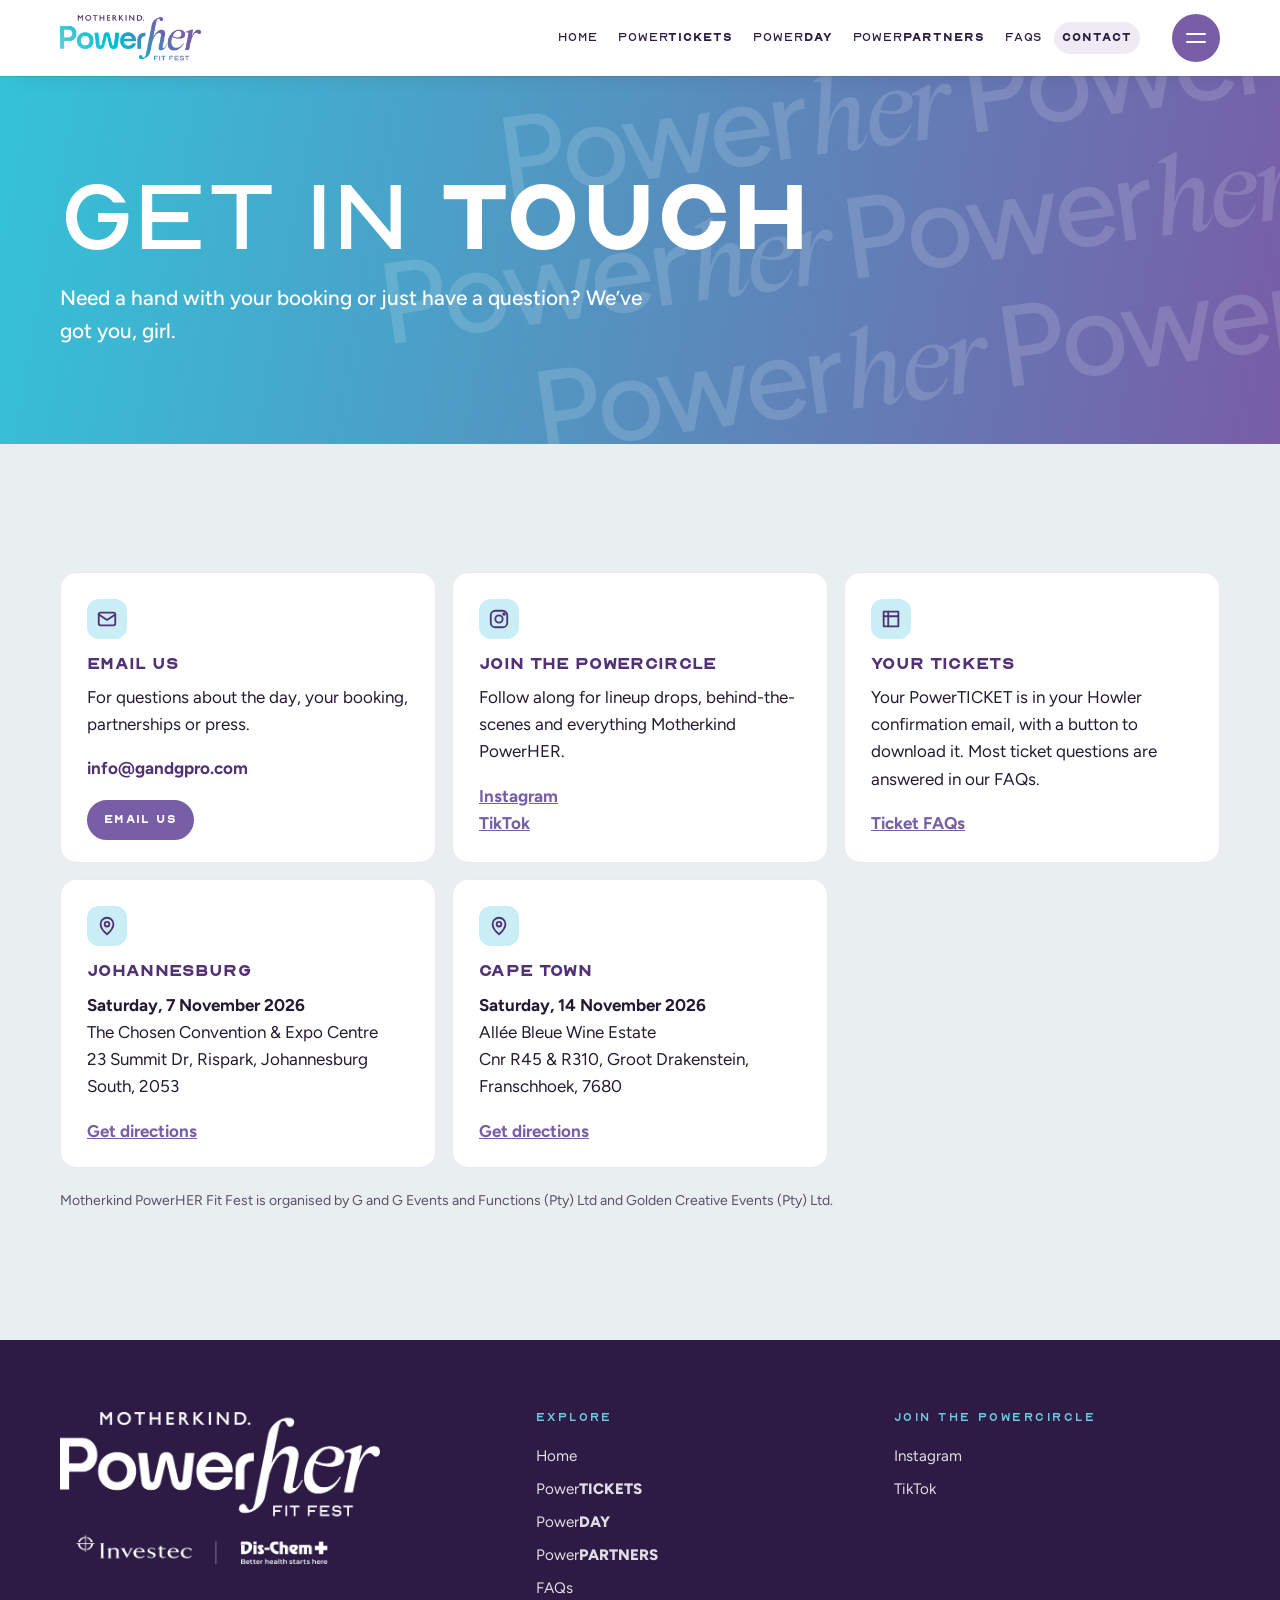
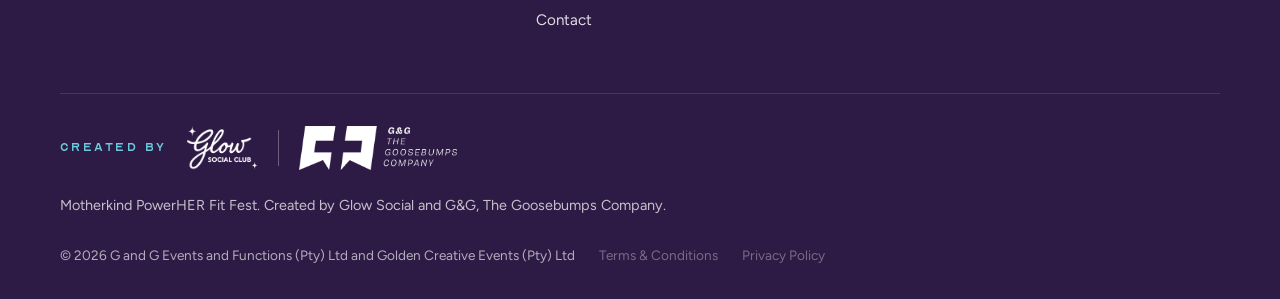
==== contact.html @ 55c305f6 "Add files via upload" ====
<!doctype html>
<html lang="en-ZA">
<head>
  <meta charset="utf-8">
  <meta name="viewport" content="width=device-width, initial-scale=1">
  <title>Contact | PowerHER Fit Fest 2026</title>
  <meta name="description" content="Motherkind is proud to present PowerHER Fit Fest, in partnership with Investec and Dis-Chem. Get in touch with the PowerHER team.">
  <link rel="canonical" href="https://powerherfitfest.com/contact.html">
  <meta property="og:type" content="website">
  <meta property="og:site_name" content="PowerHER Fit Fest">
  <meta property="og:title" content="Contact | PowerHER Fit Fest 2026">
  <meta property="og:description" content="Questions about PowerHER Fit Fest? We’ve got you.">
  <meta property="og:image" content="https://powerherfitfest.com/assets/img/og-image.jpg">
  <meta property="og:url" content="https://powerherfitfest.com/contact.html">
  <meta name="twitter:card" content="summary_large_image">
  <meta name="theme-color" content="#6CCCDE">
  <link rel="icon" href="assets/img/favicon-48.png" sizes="48x48">
  <link rel="apple-touch-icon" href="assets/img/apple-touch-icon.png">
  <link rel="preload" href="assets/fonts/NORD-Bold.woff2" as="font" type="font/woff2" crossorigin>
  <link rel="preconnect" href="https://fonts.googleapis.com">
  <link rel="preconnect" href="https://fonts.gstatic.com" crossorigin>
  <link href="https://fonts.googleapis.com/css2?family=Figtree:wght@400;500;600;700;800&display=swap" rel="stylesheet">
  <link rel="stylesheet" href="css/styles.css?v=28">
</head>
<body data-page="contact">
  <div data-ph="header"></div>

  <main id="main">

    <section class="page-hero">
      <div class="hero-pattern" aria-hidden="true">
        <span>Power<i>her</i>Power<i>her</i>Power<i>her</i></span>
        <span>Power<i>her</i>Power<i>her</i>Power<i>her</i></span>
        <span>Power<i>her</i>Power<i>her</i>Power<i>her</i></span>
      </div>
      <div class="wrap">
        <h1 class="page-title">Get in <b>touch</b></h1>
        <p class="page-intro">Need a hand with your booking or just have a question? We’ve got you, girl.</p>
      </div>
    </section>

    <section class="section mist-bg">
      <div class="wrap">
        <div class="info-grid three">

          <!-- Shown automatically once an email/phone is added in js/config.js -->
          <article class="info reveal" data-contact-item>
            <div class="info-icon" aria-hidden="true"><svg viewBox="0 0 24 24" fill="none" stroke="currentColor" stroke-width="2" stroke-linecap="round" stroke-linejoin="round"><rect x="3" y="5" width="18" height="14" rx="2"/><path d="M3 7l9 6 9-6"/></svg></div>
            <h3>Email us</h3>
            <p>For questions about the day, your booking, partnerships or press.</p>
            <p class="contact-address" data-contact="email">info@gandgpro.com</p>
            <p><a class="btn btn-primary btn-sm" data-contact-link="email" href="mailto:info@gandgpro.com">Email us</a></p>
          </article>
          <article class="info reveal" data-contact-item>
            <div class="info-icon" aria-hidden="true"><svg viewBox="0 0 24 24" fill="none" stroke="currentColor" stroke-width="2" stroke-linecap="round" stroke-linejoin="round"><path d="M22 16.9v3a2 2 0 0 1-2.2 2 19.8 19.8 0 0 1-8.6-3.1 19.5 19.5 0 0 1-6-6A19.8 19.8 0 0 1 2.1 4.2 2 2 0 0 1 4.1 2h3a2 2 0 0 1 2 1.7c.1.9.4 1.8.7 2.7a2 2 0 0 1-.5 2.1L8 9.8a16 16 0 0 0 6 6l1.3-1.3a2 2 0 0 1 2.1-.5c.9.3 1.8.6 2.7.7a2 2 0 0 1 1.7 2z"/></svg></div>
            <h3>Call us</h3>
            <p><a data-contact="phone" href="#">phone</a></p>
          </article>

          <article class="info reveal">
            <div class="info-icon" aria-hidden="true"><svg viewBox="0 0 24 24" fill="none" stroke="currentColor" stroke-width="2" stroke-linecap="round" stroke-linejoin="round"><rect x="3" y="3" width="18" height="18" rx="5"/><circle cx="12" cy="12" r="4"/><circle cx="17.5" cy="6.5" r="1"/></svg></div>
            <h3>Join the PowerCIRCLE</h3>
            <p>Follow along for lineup drops, behind-the-scenes and everything Motherkind PowerHER<span data-contact-fallback>, or send us a DM with your question</span>.</p>
            <p><a href="https://www.instagram.com/powerherfitfest/" target="_blank" rel="noopener">Instagram</a><br>
               <a href="https://www.tiktok.com/@powerherfitfest" target="_blank" rel="noopener">TikTok</a></p>
          </article>

          <article class="info reveal">
            <div class="info-icon" aria-hidden="true"><svg viewBox="0 0 24 24" fill="none" stroke="currentColor" stroke-width="2" stroke-linecap="round" stroke-linejoin="round"><path d="M4 4h16v16H4z"/><path d="M4 9h16M9 4v16"/></svg></div>
            <h3>Your tickets</h3>
            <p>Your PowerTICKET is in your Howler confirmation email, with a button to download it. Most ticket questions are answered in our FAQs.</p>
            <p><a href="faq.html#tickets">Ticket FAQs</a></p>
          </article>

          <article class="info reveal">
            <div class="info-icon" aria-hidden="true"><svg viewBox="0 0 24 24" fill="none" stroke="currentColor" stroke-width="2" stroke-linecap="round" stroke-linejoin="round"><path d="M12 21s-7-6-7-11a7 7 0 0 1 14 0c0 5-7 11-7 11z"/><circle cx="12" cy="10" r="2.5"/></svg></div>
            <h3>Johannesburg</h3>
            <p><strong>Saturday, 7 November 2026</strong><br>The Chosen Convention &amp; Expo Centre<br>23 Summit Dr, Rispark, Johannesburg South, 2053</p>
            <p><a href="https://maps.google.com/?q=The+Chosen+Convention+%26+Expo+Centre+23+Summit+Dr+Rispark" target="_blank" rel="noopener">Get directions</a></p>
          </article>

          <article class="info reveal">
            <div class="info-icon" aria-hidden="true"><svg viewBox="0 0 24 24" fill="none" stroke="currentColor" stroke-width="2" stroke-linecap="round" stroke-linejoin="round"><path d="M12 21s-7-6-7-11a7 7 0 0 1 14 0c0 5-7 11-7 11z"/><circle cx="12" cy="10" r="2.5"/></svg></div>
            <h3>Cape Town</h3>
            <p><strong>Saturday, 14 November 2026</strong><br>Allée Bleue Wine Estate<br>Cnr R45 &amp; R310, Groot Drakenstein, Franschhoek, 7680</p>
            <p><a href="https://maps.google.com/?q=Allee+Bleue+Wine+Estate+Franschhoek" target="_blank" rel="noopener">Get directions</a></p>
          </article>
        </div>

        <p class="fine-print reveal">Motherkind PowerHER Fit Fest is organised by G and G Events and Functions (Pty) Ltd and Golden Creative Events (Pty) Ltd.</p>
      </div>
    </section>


  </main>

  <div data-ph="footer"></div>

  <script src="js/config.js?v=28"></script>
  <script src="js/layout.js?v=28"></script>
</body>
</html>
---- css/styles.css ----
/* =====================================================================
   POWERHER FIT FEST: STYLES
   ===================================================================== */

@font-face { font-family: "NORD"; src: url("../assets/fonts/NORD-Regular.woff2") format("woff2"); font-weight: 400; font-display: swap; }
@font-face { font-family: "NORD"; src: url("../assets/fonts/NORD-Medium.woff2") format("woff2"); font-weight: 500; font-display: swap; }
@font-face { font-family: "NORD"; src: url("../assets/fonts/NORD-Bold.woff2") format("woff2"); font-weight: 700; font-display: swap; }
@font-face { font-family: "Swarsh Daisy"; src: url("../assets/fonts/SwarshDaisy-Italic.woff2") format("woff2"); font-display: swap; }

:root {
  --aqua: #6cccde;
  --aqua-deep: #33c4d8;
  --aqua-soft: #c9eef5;
  --purple: #785da7;
  --purple-deep: #533175;
  --purple-ink: #2e1b45;
  --lilac: #a492c2;
  --mist: #e9eff1;
  --white: #ffffff;
  --ink: #231a33;
  --ink-soft: #5a5068;
  --gradient: linear-gradient(100deg, var(--aqua-deep) 0%, var(--purple) 100%);

  --f-head: "NORD", "Figtree", system-ui, sans-serif;
  --f-body: "Avenir Next", "Avenir", "Figtree", system-ui, sans-serif;
  --f-script: "Swarsh Daisy", "Brush Script MT", cursive;

  --radius: 28px;
  --radius-sm: 16px;
  --wrap: 1240px;
  --gutter: clamp(16px, 4vw, 40px);
  --header-h: 76px;
  --shadow: 0 24px 60px -24px rgba(46, 27, 69, .35);
}

*, *::before, *::after { box-sizing: border-box; }
html { scroll-behavior: smooth; -webkit-text-size-adjust: 100%; }
html.menu-open { overflow: hidden; }
body { margin: 0; font-family: var(--f-body); font-size: 17px; line-height: 1.6; color: var(--ink); background: var(--white); overflow-x: hidden; }
img { max-width: 100%; height: auto; display: block; }
a { color: inherit; }
h1, h2, h3 { margin: 0; line-height: 1.05; }
p { margin: 0 0 1em; }
.sr { position: absolute; width: 1px; height: 1px; overflow: hidden; clip: rect(0 0 0 0); }
.skip { position: absolute; left: -999px; top: 8px; z-index: 100; background: var(--purple); color: #fff; padding: 8px 14px; border-radius: 8px; }
.skip:focus { left: 8px; }
:focus-visible { outline: 3px solid var(--purple); outline-offset: 3px; border-radius: 6px; }

.wrap { width: 100%; max-width: var(--wrap); margin: 0 auto; padding: 0 var(--gutter); }
.narrow { max-width: 820px; }
.center { text-align: center; margin-top: 2.5rem; }
.muted { opacity: .55; }

/* ---------- type ---------- */
.eyebrow { font-family: var(--f-head); font-weight: 500; font-size: .78rem; letter-spacing: .22em; text-transform: uppercase; color: var(--purple); margin: 0 0 1rem; }
.eyebrow b { font-weight: 700; }
.display { font-family: var(--f-head); font-weight: 700; font-size: clamp(2.1rem, 5.2vw, 4rem); letter-spacing: -.01em; text-transform: uppercase; color: var(--purple-deep); margin-bottom: 1.2rem; }
.display .script { white-space: nowrap; }
.script { font-family: var(--f-script); font-weight: 400; text-transform: none; letter-spacing: 0; color: var(--purple); font-size: 1.15em; line-height: .8; }
.lead { font-size: clamp(1.15rem, 2vw, 1.4rem); line-height: 1.5; color: var(--ink); font-weight: 500; }
.section { padding: clamp(72px, 10vw, 130px) 0; }
.section-head { max-width: 760px; margin-bottom: clamp(32px, 5vw, 56px); }
.section-head p:last-child { color: var(--ink-soft); font-size: 1.1rem; }

/* ---------- buttons ---------- */
.btn { --bg: var(--purple); --fg: #fff; --bd: var(--purple);
  display: inline-flex; align-items: center; justify-content: center; gap: .5em;
  font-family: var(--f-head); font-weight: 700; font-size: .85rem; letter-spacing: .12em; text-transform: uppercase;
  padding: 1.05em 1.8em; border-radius: 999px; border: 2px solid var(--bd); background: var(--bg); color: var(--fg);
  text-decoration: none; cursor: pointer; transition: transform .2s ease, background .2s ease, color .2s ease, box-shadow .2s ease; white-space: nowrap; }
.btn:hover { transform: translateY(-2px); box-shadow: 0 12px 24px -12px rgba(46, 27, 69, .55); }
.btn-primary { --bg: var(--purple); --bd: var(--purple); }
.btn-primary:hover { --bg: var(--purple-deep); --bd: var(--purple-deep); }
.btn-light { --bg: #fff; --fg: var(--purple-deep); --bd: #fff; }
.btn-outline-light { --bg: transparent; --fg: #fff; --bd: rgba(255,255,255,.85); }
.btn-outline-light:hover { --bg: #fff; --fg: var(--purple-deep); }
.btn-ghost { --bg: transparent; --fg: var(--purple); --bd: var(--purple); }
.btn-ghost:hover { --bg: var(--purple); --fg: #fff; }
.btn-sm { padding: .8em 1.3em; font-size: .72rem; }
.btn-block { width: 100%; }
.btn-row { display: flex; flex-wrap: wrap; gap: 12px; }
.link-arrow { font-weight: 700; text-decoration: none; font-size: .95rem; }
.link-arrow::after { content: " →"; }
.link-arrow:hover { text-decoration: underline; }

/* ---------- header ---------- */
.site-header { position: fixed; inset: 0 0 auto; z-index: 50; height: var(--header-h); display: flex; align-items: center; transition: background .3s ease, box-shadow .3s ease; }
.site-header.is-scrolled { background: rgba(255,255,255,.92); backdrop-filter: blur(12px); -webkit-backdrop-filter: blur(12px); box-shadow: 0 1px 0 rgba(46,27,69,.08); }
.header-inner { display: flex; align-items: center; gap: 24px; }
.brand img { height: 38px; width: auto; }
.top-nav { display: none; gap: 4px; margin-left: auto; }
.top-link { font-family: var(--f-head); font-size: .72rem; letter-spacing: .08em; text-transform: uppercase; text-decoration: none; padding: .6em .7em; border-radius: 999px; color: var(--purple-ink); transition: background .2s; white-space: nowrap; }
.top-link b { font-weight: 700; }
.top-link:hover, .top-link.is-current { background: rgba(120, 93, 167, .12); }
.header-actions { margin-left: auto; display: flex; align-items: center; gap: 10px; }
.menu-btn { width: 48px; height: 48px; border-radius: 50%; border: 0; background: var(--purple); cursor: pointer; display: grid; place-content: center; gap: 6px; position: relative; z-index: 60; }
.menu-btn span:not(.sr) { display: block; width: 20px; height: 2px; background: #fff; border-radius: 2px; transition: transform .3s ease; }
.menu-btn[aria-expanded="true"] span:nth-child(1) { transform: translateY(4px) rotate(45deg); }
.menu-btn[aria-expanded="true"] span:nth-child(2) { transform: translateY(-4px) rotate(-45deg); }
@media (min-width: 1180px) { .top-nav { display: flex; } .top-nav + .header-actions { margin-left: 8px; } }
@media (max-width: 520px) { .header-actions .btn { display: none; } .brand img { height: 32px; } }

/* full-screen menu */
.menu { position: fixed; inset: 0; z-index: 45; background: var(--purple-deep); color: #fff; overflow-y: auto; padding: calc(var(--header-h) + 24px) 0 40px; opacity: 0; transform: translateY(-12px); transition: opacity .3s ease, transform .3s ease; }
.menu.is-open { opacity: 1; transform: none; }
.menu-open .site-header { background: transparent; box-shadow: none; backdrop-filter: none; }
.menu-open .brand img { filter: brightness(0) invert(1); }
.menu-open .header-actions .btn { visibility: hidden; }
.menu-bg { position: absolute; inset: 0; overflow: hidden; pointer-events: none; opacity: .07; font-family: "Figtree", sans-serif; font-weight: 600; letter-spacing: -.03em; font-size: 22vw; line-height: .9; white-space: nowrap; }
.menu-bg i { font-family: var(--f-script); font-style: normal; font-weight: 400; }
.menu-bg span { display: block; }
.menu-nav { position: relative; display: grid; gap: 2px; }
.menu-link { font-family: var(--f-head); font-weight: 500; font-size: clamp(1.6rem, 4.5vw, 2.8rem); text-transform: uppercase; text-decoration: none; padding: .18em 0; letter-spacing: -.01em; transition: color .2s, padding .2s; }
.menu-link b { font-weight: 700; }
.menu-link:hover, .menu-link.is-current { color: var(--aqua); padding-left: .3em; }
.nav-note { font-family: var(--f-body); font-size: .8rem; letter-spacing: .1em; vertical-align: middle; background: var(--aqua); color: var(--purple-ink); padding: .25em .7em; border-radius: 999px; margin-left: .5em; }
.menu-foot { position: relative; margin-top: 32px; display: flex; flex-wrap: wrap; gap: 12px; }

/* ---------- hero ---------- */
.hero { position: relative; background: var(--aqua); color: #fff; overflow: hidden; padding: calc(var(--header-h) + 24px) 0 0; }
.hero::after { content: ""; position: absolute; inset: 0 0 0 45%; background: linear-gradient(90deg, var(--aqua) 0%, rgba(233,239,241,.0) 30%, rgba(233,239,241,.85) 100%); pointer-events: none; }
.hero-pattern { position: absolute; inset: 0 -10% 8% 55%; display: flex; flex-direction: column; justify-content: center; gap: 0; color: #fff; opacity: .35; font-family: "Figtree", sans-serif; font-weight: 500; letter-spacing: -.03em; font-size: clamp(4rem, 9vw, 9rem); line-height: 1; white-space: nowrap; transform: rotate(-8deg); pointer-events: none; z-index: 1; }
.hero-pattern i { font-family: var(--f-script); font-style: normal; font-weight: 400; letter-spacing: 0; margin-right: .15em; }
.hero-pattern span:nth-child(even) { margin-left: -1.2em; }
@media (max-width: 899px) { .hero-pattern { inset: 52% -30% -10% -10%; } .hero-art img { max-width: 560px; margin: 0 auto; } }
.hero-grid { position: relative; z-index: 2; display: grid; grid-template-columns: 1fr; gap: 12px; align-items: end; }
.hero-copy { padding: 28px 0 40px; }
.hero-logo img { width: min(460px, 100%); }
.pills { display: flex; flex-wrap: wrap; gap: 10px; margin: 28px 0 26px; }
.pill { font-family: var(--f-head); font-weight: 700; font-size: .95rem; letter-spacing: .1em; padding: .7em 1.4em; border-radius: 999px; text-decoration: none; transition: transform .2s; }
.pill:hover { transform: translateY(-2px); }
.pill-light { background: #fff; color: var(--purple); }
.pill-purple { background: var(--purple); color: #fff; }
.hero-title { font-family: var(--f-head); font-weight: 700; font-size: clamp(1.9rem, 4.2vw, 3.1rem); letter-spacing: .04em; text-transform: uppercase; color: var(--purple); line-height: 1; margin: 0 0 .35em; }
.hero-sub { font-size: clamp(1.1rem, 1.8vw, 1.35rem); font-weight: 600; margin-bottom: 28px; }
.hero-ctas { display: flex; flex-wrap: wrap; gap: 12px; }
.hero-art { position: relative; margin: 0 calc(var(--gutter) * -1); }
.hero-art img { width: 100%; max-width: 720px; margin-left: auto; }
.signature { position: absolute; left: 12%; top: 38%; font-family: var(--f-script); font-size: clamp(1.8rem, 3.4vw, 2.8rem); color: #fff; transform: rotate(-6deg); text-shadow: 0 2px 10px rgba(46,27,69,.25); }
@media (min-width: 900px) {
  .hero { min-height: min(100vh, 900px); display: flex; align-items: flex-end; }
  .hero-grid { grid-template-columns: 1fr 1.05fr; gap: 24px; }
  .hero-copy { padding: 40px 0 90px; }
  .hero-art { margin: 0 -40px 0 0; }
  .signature { left: 2%; top: 40%; }
}

/* ---------- on-sale strip ---------- */
.onsale { background: var(--gradient); color: #fff; padding: 26px 0; }
.onsale .eyebrow { color: rgba(255,255,255,.85); margin-bottom: .8rem; }
.onsale-steps { list-style: none; margin: 0; padding: 0; display: grid; gap: 10px; grid-template-columns: 1fr; }
.onsale-steps li { display: grid; grid-template-columns: auto 1fr auto; align-items: center; gap: 14px; padding: 14px 18px; border-radius: var(--radius-sm); background: rgba(255,255,255,.12); border: 1px solid rgba(255,255,255,.22); }
.onsale-steps li.is-live { background: #fff; color: var(--purple-deep); border-color: #fff; }
.step-state { font-family: var(--f-head); font-weight: 700; font-size: .7rem; letter-spacing: .14em; text-transform: uppercase; display: inline-flex; align-items: center; gap: 8px; min-width: 7.5em; }
.step-who { font-weight: 700; font-size: 1.05rem; }
.step-when { font-size: .95rem; opacity: .85; }
@media (min-width: 900px) { .onsale-steps { grid-template-columns: repeat(3, 1fr); } .onsale-steps li { grid-template-columns: 1fr; gap: 2px; } }
.dot { width: 9px; height: 9px; border-radius: 50%; background: #2fd07a; box-shadow: 0 0 0 0 rgba(47,208,122,.6); animation: pulse 1.8s infinite; flex: none; }
@keyframes pulse { 70% { box-shadow: 0 0 0 10px rgba(47,208,122,0); } 100% { box-shadow: 0 0 0 0 rgba(47,208,122,0); } }
.onsale-live { display: flex; flex-wrap: wrap; align-items: center; gap: 10px 16px; font-size: 1.1rem; }
.onsale-live .btn { margin-left: auto; }

/* ---------- manifesto ---------- */
.manifesto { text-align: center; background: var(--white); }
.manifesto .display { margin-bottom: 1.6rem; }
.manifesto p { color: var(--ink-soft); font-size: 1.08rem; }
.manifesto .lead { color: var(--ink); }
.manifesto-sign { font-family: var(--f-script); font-size: clamp(1.8rem, 3.5vw, 2.6rem); color: var(--purple) !important; margin-top: 1.4rem; line-height: 1.2; }

/* ---------- the day (bento) ---------- */
.the-day { background: var(--mist); }
.bento { display: grid; gap: 16px; grid-template-columns: 1fr; }
.card { position: relative; border-radius: var(--radius); padding: 30px; overflow: hidden; min-height: 240px; display: flex; flex-direction: column; justify-content: flex-end; }
.card h3 { font-family: var(--f-head); font-weight: 700; font-size: clamp(1.25rem, 2vw, 1.6rem); text-transform: uppercase; margin-bottom: .6em; line-height: 1.1; }
.card p { margin: 0; }
.card-num { position: absolute; top: 24px; left: 30px; font-family: var(--f-head); font-weight: 700; font-size: .8rem; letter-spacing: .2em; opacity: .7; }
.card-mist { background: #fff; color: var(--ink); }
.card-mist h3 { color: var(--purple-deep); }
.card-aqua { background: var(--aqua); color: var(--purple-ink); }
.card-gradient { background: var(--gradient); color: #fff; }
.card-kayla { background: radial-gradient(120% 90% at 85% 20%, #8d72bb 0%, var(--purple) 45%, var(--purple-deep) 100%); color: #fff; min-height: 560px; }
.card-kayla .card-num { z-index: 3; }
.card-kayla .card-body { position: relative; z-index: 3; }
.card-kayla img { position: absolute; z-index: 1; right: 0; top: 24px; height: 62%; width: auto; max-width: 70%; object-fit: contain; object-position: right top; filter: drop-shadow(0 20px 30px rgba(46,27,69,.35)); }
.card-kayla::before { content: "Kayla"; position: absolute; left: 20px; top: 70px; font-family: var(--f-script); font-size: clamp(5rem, 14vw, 9rem); opacity: .18; line-height: 1; z-index: 0; }
@media (min-width: 560px) {
  .card-kayla .card-body { max-width: 58%; }
  .card-kayla img { top: auto; bottom: -4%; height: 104%; max-width: 48%; object-position: right bottom; }
}
@media (min-width: 760px) {
  .bento { grid-template-columns: repeat(2, 1fr); }
  .card-kayla { grid-row: span 2; }
}
@media (min-width: 1040px) {
  .bento { grid-template-columns: 1.3fr 1fr 1fr; grid-template-rows: repeat(2, minmax(260px, auto)); }
  .card-kayla { grid-row: span 2; min-height: 540px; }
  .card-kayla .card-body { max-width: 54%; }
  .card-kayla .card-body h3, .card-kayla .card-body p { text-shadow: 0 2px 14px rgba(46,27,69,.45); }
}

/* ---------- cities ---------- */
.city-grid { display: grid; gap: 20px; grid-template-columns: 1fr; }
@media (min-width: 860px) { .city-grid { grid-template-columns: 1fr 1fr; } }
.city { position: relative; border-radius: var(--radius); padding: clamp(28px, 4vw, 48px); color: #fff; overflow: hidden; min-height: 400px; display: flex; flex-direction: column; justify-content: flex-end; isolation: isolate; }
.city::before { position: absolute; right: -4%; top: -6%; font-family: var(--f-head); font-weight: 700; font-size: clamp(8rem, 20vw, 15rem); line-height: 1; opacity: .16; z-index: -1; letter-spacing: -.04em; }
.city-jhb { background: linear-gradient(150deg, var(--purple) 0%, var(--purple-deep) 100%); }
.city-jhb::before { content: "JHB"; }
.city-cpt { background: linear-gradient(150deg, var(--aqua-deep) 0%, var(--purple) 120%); }
.city-cpt::before { content: "CPT"; }
.city-count { position: absolute; top: 24px; left: clamp(28px, 4vw, 48px); font-family: var(--f-head); font-size: .72rem; font-weight: 700; letter-spacing: .16em; text-transform: uppercase; background: rgba(255,255,255,.18); padding: .55em 1em; border-radius: 999px; }
.city-count:empty { display: none; }
.city-name { font-family: var(--f-head); font-weight: 700; font-size: clamp(2.2rem, 4.8vw, 3.4rem); text-transform: uppercase; letter-spacing: -.01em; }
.city-date { font-family: var(--f-script); font-size: clamp(1.6rem, 2.6vw, 2.1rem); margin: .2em 0 .7em; }
.city-meta { list-style: none; padding: 0; margin: 0 0 24px; display: grid; gap: 8px; font-size: .98rem; opacity: .95; }
.city-ctas { display: flex; align-items: center; flex-wrap: wrap; gap: 18px; }

/* ---------- tickets ---------- */
.tickets-teaser { background: linear-gradient(180deg, #fff 0%, var(--mist) 100%); }
.ticket-grid { display: grid; gap: 20px; grid-template-columns: 1fr; align-items: start; }
@media (min-width: 900px) { .ticket-grid { grid-template-columns: 1fr 1fr; } }
.ticket { position: relative; background: #fff; border-radius: var(--radius); padding: clamp(26px, 3.5vw, 40px); box-shadow: var(--shadow); border: 1px solid rgba(120,93,167,.12); }
.ticket-head h3 { font-family: var(--f-head); font-weight: 700; font-size: clamp(2rem, 3.6vw, 2.8rem); color: var(--purple-deep); text-transform: uppercase; }
.ticket-head p { color: var(--ink-soft); margin: .4em 0 1.4em; }
.ticket-vvip { background: linear-gradient(160deg, var(--purple) 0%, var(--purple-deep) 100%); color: #fff; border: 0; }
.ticket-vvip .ticket-head h3 { color: #fff; }
.ticket-vvip .ticket-head p { color: rgba(255,255,255,.8); }
.ticket-flag { position: absolute; top: 24px; right: 24px; font-family: var(--f-script); font-size: 1.6rem; background: var(--aqua); color: var(--purple-ink); padding: .1em .7em; border-radius: 999px; transform: rotate(4deg); }
.ticket-price { font-family: var(--f-head); font-weight: 700; font-size: clamp(2rem, 3.8vw, 2.8rem); margin: 0 0 1.2rem; }
.ticket-price small { font-family: var(--f-body); font-weight: 500; font-size: .9rem; opacity: .75; }
.phases { list-style: none; padding: 0; margin: 0 0 1.4rem; display: grid; gap: 8px; }
.phase { display: grid; grid-template-columns: 1fr auto auto; align-items: center; gap: 14px; padding: 12px 16px; border-radius: 14px; background: var(--mist); }
.phase-name { font-weight: 700; }
.phase-price { font-family: var(--f-head); font-weight: 700; font-size: 1.15rem; }
.phase-tag { font-size: .7rem; font-weight: 800; letter-spacing: .12em; text-transform: uppercase; padding: .35em .8em; border-radius: 999px; background: rgba(120,93,167,.12); color: var(--purple); min-width: 6.5em; text-align: center; }
.phase.is-now { background: var(--aqua-soft); outline: 2px solid var(--aqua-deep); }
.phase.is-now .phase-price { font-size: 1.5rem; color: var(--purple-deep); }
.phase.is-now .phase-tag { background: var(--purple); color: #fff; }
.phase.is-sold { opacity: .55; }
.phase.is-sold .phase-price { text-decoration: line-through; }
.phase.is-next { color: var(--ink-soft); }
.ticks { list-style: none; padding: 0; margin: 0 0 1.8rem; display: grid; gap: 10px; }
.ticks li { position: relative; padding-left: 30px; line-height: 1.45; }
.ticks li::before { content: ""; position: absolute; left: 0; top: .15em; width: 18px; height: 18px; border-radius: 50%; background: var(--aqua) url("data:image/svg+xml,%3Csvg xmlns='http://www.w3.org/2000/svg' viewBox='0 0 20 20'%3E%3Cpath d='M5 10.5l3 3 7-7' fill='none' stroke='%232e1b45' stroke-width='2.4' stroke-linecap='round' stroke-linejoin='round'/%3E%3C/svg%3E") center/12px no-repeat; }

/* ---------- investec ---------- */
.investec { background: var(--purple-ink); color: #fff; padding: clamp(72px, 9vw, 120px) 0; position: relative; overflow: hidden; }
.investec::before { content: ""; position: absolute; width: 900px; height: 900px; right: -300px; top: -300px; border-radius: 50%; background: radial-gradient(circle, rgba(108,204,222,.28) 0%, rgba(108,204,222,0) 65%); }
.investec-grid { position: relative; display: grid; gap: 40px; grid-template-columns: 1fr; align-items: center; }
@media (min-width: 900px) { .investec-grid { grid-template-columns: 1.2fr 1fr; gap: 64px; } }
.investec-logo { width: 190px; margin-bottom: 28px; }
.investec-line { font-family: var(--f-head); font-weight: 700; font-size: clamp(2.4rem, 6vw, 4.6rem); text-transform: uppercase; line-height: .98; letter-spacing: -.01em; margin-bottom: .45em; }
.investec-sub { font-size: 1.15rem; color: rgba(255,255,255,.8); max-width: 34ch; }
.perk { background: rgba(255,255,255,.07); border: 1px solid rgba(255,255,255,.16); border-radius: var(--radius); padding: clamp(26px, 3.5vw, 40px); }
.perk .eyebrow { color: var(--aqua); }
.perk-big { font-family: var(--f-head); font-weight: 700; font-size: clamp(2.6rem, 5vw, 3.6rem); line-height: 1; margin-bottom: .3em; }
.perk-prices { display: grid; grid-template-columns: 1fr 1fr; gap: 12px; margin: 1.4rem 0 1.8rem; }
.perk-prices div { background: rgba(255,255,255,.08); border-radius: 14px; padding: 12px 16px; }
.perk-prices dt { font-size: .75rem; letter-spacing: .14em; text-transform: uppercase; opacity: .75; }
.perk-prices dd { margin: 0; font-family: var(--f-head); font-weight: 700; font-size: 1.4rem; }

/* ---------- legacy ---------- */
.legacy-band { background: #fff; }
.legacy-grid { display: grid; gap: 32px; grid-template-columns: 1fr; align-items: center; }
.legacy-mark { width: 160px; animation: spin 40s linear infinite; }
@keyframes spin { to { transform: rotate(360deg); } }
@media (min-width: 860px) { .legacy-grid { grid-template-columns: 280px 1fr; gap: 64px; } .legacy-mark { width: 100%; } }
@media (prefers-reduced-motion: reduce) { .legacy-mark { animation: none; } }

/* ---------- logos ---------- */
.logos { background: var(--mist); }
.logo-block + .logo-block { margin-top: 56px; }
.logo-row { display: grid; gap: 16px; grid-template-columns: 1fr; }
@media (min-width: 760px) { .logo-row { grid-template-columns: repeat(3, 1fr); } .logo-row-2 { grid-template-columns: repeat(2, 1fr); max-width: 820px; } }
.logo-cell { background: #fff; border-radius: var(--radius-sm); min-height: 150px; padding: 28px 32px; display: flex; flex-direction: column; align-items: center; justify-content: center; gap: 14px; text-decoration: none; transition: transform .2s, box-shadow .2s; }
.logo-cell:hover { transform: translateY(-3px); box-shadow: var(--shadow); }
.logo-cell img { max-height: 56px; width: auto; max-width: min(100%, 230px); }
.logo-row-2 .logo-cell img { max-height: 76px; max-width: min(100%, 260px); }
.logo-label { font-size: .68rem; letter-spacing: .18em; text-transform: uppercase; color: var(--ink-soft); font-weight: 700; }

/* ---------- circle ---------- */
.circle { background: var(--gradient); color: #fff; padding: clamp(64px, 8vw, 100px) 0; }
.circle-inner { display: grid; gap: 28px; grid-template-columns: 1fr; align-items: center; }
@media (min-width: 960px) { .circle-inner { grid-template-columns: 1.4fr 1fr; } .circle .btn-row { justify-content: flex-end; } }
.circle .eyebrow { color: rgba(255,255,255,.85); }
.circle .display { color: #fff; font-size: clamp(1.9rem, 4vw, 3rem); }
.circle .script { color: #fff; display: inline-block; }
.circle p { font-size: 1.1rem; margin: 0; opacity: .92; }

/* ---------- footer ---------- */
.site-footer { background: var(--purple-ink); color: rgba(255,255,255,.85); padding: 72px 0 32px; font-size: .95rem; }
.site-footer .eyebrow { color: var(--aqua); font-size: .7rem; }
.footer-top { display: grid; gap: 48px; grid-template-columns: 1fr; }
@media (min-width: 960px) { .footer-top { grid-template-columns: 1fr 1.6fr; } }
.footer-brand img { width: min(320px, 100%); }
.footer-cols { display: grid; gap: 32px; grid-template-columns: repeat(auto-fit, minmax(160px, 1fr)); }
.footer-cols a { display: block; text-decoration: none; padding: .28em 0; }
.footer-cols a b { font-weight: 800; }
.footer-cols a:hover { color: var(--aqua); }
.footer-creators { display: flex; align-items: center; flex-wrap: wrap; gap: 20px; margin: 56px 0 28px; padding-top: 32px; border-top: 1px solid rgba(255,255,255,.12); }
.footer-creators .eyebrow { margin: 0; }
.footer-creators img { height: 44px; width: auto; }
.footer-creators .divider { width: 1px; height: 36px; background: rgba(255,255,255,.3); }
.footer-legal { display: flex; flex-wrap: wrap; gap: 8px 24px; font-size: .85rem; opacity: .75; }
.footer-legal a { text-decoration: none; }
.footer-legal a:hover { text-decoration: underline; }

/* ---------- numbers (NORD's "1" reads as "I") ---------- */
.num, .phase-price, .ticket-price, .perk-big, .perk-prices dd, .city-count, .card-num { font-family: "Figtree", system-ui, sans-serif; font-weight: 800; letter-spacing: -.01em; }
.card-num, .city-count { letter-spacing: .12em; }

/* ---------- reveal ---------- */
.reveal { opacity: 0; transform: translateY(24px); transition: opacity .7s ease, transform .7s cubic-bezier(.2,.7,.2,1); }
.reveal.is-in { opacity: 1; transform: none; }
@media (prefers-reduced-motion: reduce) { .reveal { opacity: 1; transform: none; transition: none; } html { scroll-behavior: auto; } }

/* =====================================================================
   ADDED 9 OCT: credits, fixes and inner pages
   ===================================================================== */

/* written partner credit (Authors Guide rule 2) */
.hero-credit { font-size: .92rem; font-weight: 600; margin: 14px 0 0; max-width: 34ch; opacity: .95; }
.footer-credit { font-size: .85rem; margin: 18px 0 0; max-width: 32ch; opacity: .8; }
.footer-closing { flex-basis: 100%; margin: 4px 0 0; font-size: .9rem; opacity: .85; }
.tick-note { opacity: .7; font-size: .9em; }
.fine-print { font-size: .88rem; color: var(--ink-soft); margin: 22px 0 0; }

/* phone fixes: long buttons wrap instead of pushing the page sideways */
.circle-inner > *, .hero-grid > *, .investec-grid > * { min-width: 0; }
@media (max-width: 520px) { .btn { white-space: normal; text-align: center; } }
div.logo-cell:hover { transform: none; box-shadow: none; }

/* ---------- inner page hero ---------- */
.page-hero { position: relative; overflow: hidden; color: #fff; background: var(--gradient); padding: calc(var(--header-h) + clamp(48px, 8vw, 96px)) 0 clamp(56px, 8vw, 96px); }
.page-hero .hero-pattern { inset: -10% -20% -10% 40%; opacity: .14; }
@media (max-width: 899px) { .page-hero .hero-pattern { inset: 30% -40% -20% -10%; } }
.page-hero .wrap { position: relative; z-index: 2; }
.page-hero .eyebrow { color: rgba(255,255,255,.9); max-width: 46ch; line-height: 1.6; }
.page-title { font-family: var(--f-head); font-weight: 400; text-transform: uppercase; font-size: clamp(2.6rem, 8vw, 6rem); letter-spacing: -.01em; line-height: .95; margin: 0 0 .35em; }
.page-title b { font-weight: 700; }
.page-title .script { color: #fff; font-size: 1.05em; }
.page-intro { font-size: clamp(1.1rem, 1.8vw, 1.3rem); font-weight: 500; max-width: 46ch; margin: 0; }
.page-hero .btn-row { margin-top: 28px; }

/* city switch */
.city-switch { display: inline-flex; flex-wrap: wrap; gap: 6px; padding: 6px; margin-top: 30px; border-radius: 999px; background: rgba(255,255,255,.16); border: 1px solid rgba(255,255,255,.3); }
.city-switch button { font: inherit; font-family: var(--f-head); font-weight: 700; font-size: .78rem; letter-spacing: .12em; text-transform: uppercase; color: #fff; background: transparent; border: 0; border-radius: 999px; padding: .95em 1.4em; cursor: pointer; transition: background .2s, color .2s; }
.city-switch button[aria-pressed="true"] { background: #fff; color: var(--purple-deep); }
.city-switch button:not([aria-pressed="true"]):hover { background: rgba(255,255,255,.14); }
.city-now { margin: 16px 0 0; font-size: .98rem; opacity: .95; }
.city-now strong { font-weight: 700; }
@media (max-width: 520px) { .city-switch { display: flex; border-radius: 22px; } .city-switch button { flex: 1 1 100%; } }

/* ---------- tickets page ---------- */
.tickets-full { background: linear-gradient(180deg, #fff 0%, var(--mist) 100%); }
.ticket .btn-block { margin-top: auto; }
.ticket-fee { font-size: .85rem; color: var(--ink-soft); margin: -0.6rem 0 1.4rem; }
.ticket-vvip .ticket-fee { color: rgba(255,255,255,.75); }
.ticks-head { font-family: var(--f-head); font-weight: 700; font-size: .72rem; letter-spacing: .18em; text-transform: uppercase; margin: 0 0 .9rem; opacity: .75; }
.steps { list-style: none; counter-reset: s; padding: 0; margin: 1.4rem 0; display: grid; gap: 12px; }
.steps li { counter-increment: s; position: relative; padding-left: 44px; line-height: 1.5; }
.steps li::before { content: counter(s); position: absolute; left: 0; top: -2px; width: 30px; height: 30px; border-radius: 50%; background: var(--aqua); color: var(--purple-ink); font-family: "Figtree", sans-serif; font-weight: 800; display: grid; place-items: center; font-size: .9rem; }

/* info cards (good to know, contact) */
.info-grid { display: grid; gap: 16px; grid-template-columns: 1fr; }
@media (min-width: 700px) { .info-grid { grid-template-columns: repeat(2, 1fr); } }
@media (min-width: 1040px) { .info-grid.three { grid-template-columns: repeat(3, 1fr); } }
.info { background: #fff; border-radius: var(--radius-sm); padding: 26px 26px 22px; border: 1px solid rgba(120,93,167,.14); }
.info h3 { font-family: var(--f-head); font-weight: 700; font-size: 1.05rem; text-transform: uppercase; color: var(--purple-deep); margin-bottom: .7em; letter-spacing: .02em; }
.info p:last-child, .info ul:last-child { margin-bottom: 0; }
.info ul { padding-left: 1.1em; margin: 0 0 1em; }
.info a { color: var(--purple); font-weight: 700; }
.info-icon { width: 40px; height: 40px; border-radius: 12px; background: var(--aqua-soft); color: var(--purple-deep); display: grid; place-items: center; margin-bottom: 16px; }
.info-icon svg { width: 22px; height: 22px; }
.mist-bg { background: var(--mist); }

/* FAQ accordion */
.faq-group + .faq-group { margin-top: 56px; }
.faq-group > h2 { font-family: var(--f-head); font-weight: 700; font-size: clamp(1.3rem, 2.4vw, 1.7rem); text-transform: uppercase; color: var(--purple-deep); margin-bottom: 18px; }
.faq { background: #fff; border-radius: var(--radius-sm); border: 1px solid rgba(120,93,167,.16); margin-bottom: 10px; transition: box-shadow .2s; }
.faq[open] { box-shadow: 0 16px 40px -24px rgba(46,27,69,.4); }
.faq summary { list-style: none; cursor: pointer; padding: 20px 60px 20px 24px; font-weight: 700; font-size: 1.05rem; position: relative; }
.faq summary::-webkit-details-marker { display: none; }
.faq summary::after { content: ""; position: absolute; right: 22px; top: 50%; width: 26px; height: 26px; margin-top: -13px; border-radius: 50%; background: var(--mist) url("data:image/svg+xml,%3Csvg xmlns='http://www.w3.org/2000/svg' viewBox='0 0 20 20'%3E%3Cpath d='M10 4v12M4 10h12' stroke='%23533175' stroke-width='2.2' stroke-linecap='round'/%3E%3C/svg%3E") center/12px no-repeat; transition: transform .25s; }
.faq[open] summary::after { transform: rotate(45deg); background-color: var(--aqua-soft); }
.faq-body { padding: 0 24px 22px; color: var(--ink-soft); }
.faq-body p:last-child, .faq-body ul:last-child { margin-bottom: 0; }
.faq-body a { color: var(--purple); font-weight: 700; }
.faq-layout { display: grid; gap: 40px; grid-template-columns: 1fr; }
@media (min-width: 980px) { .faq-layout { grid-template-columns: 240px 1fr; gap: 64px; } .faq-nav { position: sticky; top: calc(var(--header-h) + 24px); align-self: start; } }
.faq-nav { display: flex; flex-wrap: wrap; gap: 8px; }
@media (min-width: 980px) { .faq-nav { flex-direction: column; } }
.faq-nav a { font-family: var(--f-head); font-weight: 700; font-size: .72rem; letter-spacing: .14em; text-transform: uppercase; text-decoration: none; color: var(--purple); padding: .8em 1.1em; border-radius: 999px; background: #fff; border: 1px solid rgba(120,93,167,.2); }
.faq-nav a:hover { background: var(--purple); color: #fff; }
.faq-group { scroll-margin-top: calc(var(--header-h) + 24px); }

/* ---------- experience page ---------- */
.moments { display: grid; gap: clamp(20px, 3vw, 28px); }
.moment { display: grid; grid-template-columns: 1fr; border-radius: var(--radius); overflow: hidden; background: #fff; box-shadow: var(--shadow); }
.moment-art { position: relative; min-height: 220px; display: flex; align-items: flex-end; padding: 28px; overflow: hidden; isolation: isolate; }
.moment-art .big { font-family: "Figtree", system-ui, sans-serif; font-weight: 800; letter-spacing: -.03em; font-size: clamp(4.5rem, 12vw, 8rem); line-height: .85; opacity: .2; position: absolute; left: 20px; top: 16px; z-index: -1; }
.moment-art .script-word { font-family: var(--f-script); font-size: clamp(2.6rem, 6vw, 4rem); line-height: 1; }
.moment-art img { position: absolute; right: 4%; bottom: 0; height: 108%; width: auto; max-width: 70%; object-fit: contain; object-position: bottom right; z-index: -1; filter: drop-shadow(0 20px 30px rgba(46,27,69,.35)); }
.moment-body { padding: clamp(26px, 4vw, 48px); display: flex; flex-direction: column; justify-content: center; }
.moment-body h3 { font-family: var(--f-head); font-weight: 700; font-size: clamp(1.5rem, 2.8vw, 2.2rem); text-transform: uppercase; color: var(--purple-deep); margin-bottom: .6em; line-height: 1.05; }
.moment-body p { color: var(--ink-soft); }
.moment-body .ticks { margin-bottom: 0; }
.moment-tag { align-self: flex-start; font-size: .7rem; font-weight: 800; letter-spacing: .14em; text-transform: uppercase; background: var(--mist); color: var(--purple); padding: .45em .9em; border-radius: 999px; margin-bottom: 14px; }
.art-purple { background: radial-gradient(120% 90% at 85% 20%, #8d72bb 0%, var(--purple) 45%, var(--purple-deep) 100%); color: #fff; }
.art-aqua { background: var(--aqua); color: var(--purple-ink); }
.art-mist { background: var(--aqua-soft); color: var(--purple-deep); }
.art-lilac { background: linear-gradient(150deg, var(--lilac) 0%, var(--purple) 100%); color: #fff; }
.art-gradient { background: var(--gradient); color: #fff; }
@media (min-width: 860px) {
  .moment { grid-template-columns: 1fr 1.15fr; min-height: 360px; }
  .moment:nth-child(even) .moment-art { order: 2; }
  .moment-art { min-height: 0; padding: 40px; }
  .moment-kayla .moment-art { min-height: 460px; }
}
.takehome { display: grid; gap: 16px; grid-template-columns: 1fr; }
@media (min-width: 760px) { .takehome { grid-template-columns: repeat(3, 1fr); } }
.takehome .info { text-align: left; }
.quote-band { background: var(--purple-ink); color: #fff; text-align: center; }
.quote-band blockquote { margin: 0 auto; max-width: 860px; }
.quote-band p { font-size: clamp(1.15rem, 2.2vw, 1.5rem); line-height: 1.55; color: rgba(255,255,255,.88); }
.quote-band .big-quote { font-family: var(--f-script); font-size: clamp(2.2rem, 5vw, 3.6rem); color: var(--aqua); line-height: 1.15; margin-top: .4em; }

/* final call to action band */
.cta-band { background: var(--gradient); color: #fff; text-align: center; padding: clamp(64px, 8vw, 100px) 0; }
.cta-band .display { color: #fff; }
.cta-band .script { color: #fff; }
.cta-band p { font-size: 1.15rem; opacity: .92; }
.cta-band .btn-row { justify-content: center; margin-top: 26px; }

/* header sits on a coloured hero on inner pages: white logo + links until scrolled */
body:has(.page-hero) .site-header:not(.is-scrolled) .brand img { filter: brightness(0) invert(1); }
body:has(.page-hero) .site-header:not(.is-scrolled) .top-link { color: #fff; }
body:has(.page-hero) .site-header:not(.is-scrolled) .top-link:hover,
body:has(.page-hero) .site-header:not(.is-scrolled) .top-link.is-current { background: rgba(255,255,255,.18); }
.faq-body a.btn, .info a.btn { color: var(--fg); }

/* ---------- 9 Oct feedback: a clear, solid header bar on every page ---------- */
.site-header, .site-header.is-scrolled { background: #fff; box-shadow: 0 1px 0 rgba(46,27,69,.1), 0 8px 24px -18px rgba(46,27,69,.35); backdrop-filter: none; -webkit-backdrop-filter: none; }
body:has(.page-hero) .site-header:not(.is-scrolled) .brand img { filter: none; }
body:has(.page-hero) .site-header:not(.is-scrolled) .top-link { color: var(--purple-ink); }
body:has(.page-hero) .site-header:not(.is-scrolled) .top-link:hover,
body:has(.page-hero) .site-header:not(.is-scrolled) .top-link.is-current { background: rgba(120, 93, 167, .12); }
.top-link.is-current { color: var(--purple-deep); font-weight: 700; }
@media (min-width: 900px) { .top-nav { display: flex; } .top-nav + .header-actions { margin-left: 8px; } }
/* the tabs show on tablet and desktop; phones keep the menu button */
@media (min-width: 900px) and (max-width: 1179px) { .top-link { padding: .6em .55em; font-size: .68rem; } }

/* partner logos under the page title (inner pages) */
.page-partners { display: flex; flex-wrap: wrap; align-items: center; gap: 14px 20px; margin: 4px 0 26px; }
.page-partners img { width: auto; height: auto; }
.page-partners .pp-mk { height: 15px; }
.page-partners .pp-inv { height: 30px; }
.page-partners .pp-dc { height: 34px; }
.pp-div { width: 1px; height: 30px; background: rgba(255,255,255,.55); }
@media (max-width: 420px) { .page-partners { gap: 12px 14px; } .page-partners .pp-mk { height: 12px; } .page-partners .pp-inv { height: 24px; } .page-partners .pp-dc { height: 28px; } .pp-div { height: 24px; } }
@media (max-width: 480px) { .page-partners { gap: 10px; flex-wrap: nowrap; } .page-partners .pp-mk { height: 10px; } .page-partners .pp-inv { height: 20px; } .page-partners .pp-dc { height: 24px; } .pp-div { height: 20px; } }

/* Kayla quote (Home) */
.kayla-quote { background: var(--purple-ink); color: #fff; padding: clamp(56px, 8vw, 96px) 0; text-align: center; }
.kayla-quote figure { margin: 0 auto; max-width: 860px; }
.kayla-quote blockquote { margin: 0; }
.kayla-quote p { font-size: clamp(1.25rem, 2.6vw, 1.8rem); line-height: 1.45; font-weight: 500; margin: 0; text-wrap: balance; }
.kayla-quote figcaption { font-family: var(--f-script); font-size: clamp(2rem, 4.5vw, 3rem); color: var(--aqua); margin-top: .5em; line-height: 1; }

/* WhatsApp share line under a call to action */
.share-line { margin: 22px 0 0; font-size: 1rem; }
.share-line a { color: #fff; font-weight: 700; }

/* on-sale bar: heading, then the button underneath */
.onsale-live { flex-direction: column; align-items: flex-start; gap: 12px; }
.onsale-live .btn { margin-left: 0; }
.onsale-title { display: flex; align-items: center; gap: 10px; margin: 0; font-size: 1.15rem; }

/* outlined buttons fill white only when hovered, tapped or selected with the keyboard */
.btn-outline-light:hover, .btn-outline-light:active, .btn-outline-light:focus-visible { --bg: #fff; --fg: var(--purple-deep); --bd: #fff; }
.circle .btn-row { flex-direction: column; align-items: stretch; }
@media (min-width: 960px) { .circle .btn-row { align-items: flex-end; } .circle .btn-row .btn { min-width: 340px; } }
.circle .btn-row .btn { width: 100%; min-width: 0; }
@media (min-width: 960px) { .circle .btn-row { width: 100%; max-width: 380px; justify-self: end; } }

/* ---------- 13 Oct meeting changes ---------- */
/* Investec band on black */
.investec { background: #000; }
/* header: MOTHERKIND. above the Powerher logo, like the lockup */
.brand { display: flex; flex-direction: column; align-items: flex-start; gap: 4px; text-decoration: none; }
.brand .brand-mk { height: 7px; width: auto; margin-left: 2px; }
.brand img:not(.brand-mk) { height: 32px; }
@media (max-width: 520px) { .brand .brand-mk { height: 6px; } .brand img:not(.brand-mk) { height: 28px; } }
/* page titles set like the PowerHER logo: rounded "Power" + script word */
.page-title.logo-type { font-family: "Figtree", system-ui, sans-serif; font-weight: 600; text-transform: none; letter-spacing: -.04em; line-height: 1; }
.page-title.logo-type i { font-family: var(--f-script); font-style: normal; font-weight: 400; letter-spacing: 0; font-size: 1.12em; margin-left: .02em; }
/* hero no longer has intro text under the title */
.page-hero .page-title { margin-bottom: 0; }
.page-hero .city-switch { margin-top: 26px; }
.page-hero .page-title + .page-intro { margin-top: 18px; }

/* page titles like "PowerTICKETS": light "Power" + bold capitals */
.page-title.logo-type { font-family: "Figtree", system-ui, sans-serif; font-weight: 400; text-transform: none; letter-spacing: -.02em; }
.page-title.logo-type b { font-weight: 800; text-transform: uppercase; letter-spacing: 0; }
.contact-address { font-weight: 700; color: var(--purple-deep); user-select: all; }

/* Home hero: the campaign key visual, with the ticket buttons underneath */
.hero-banner { background: #6ccbdd; padding-top: var(--header-h); }
.hero-banner-img { display: block; width: 100%; max-width: 1600px; height: auto; margin: 0 auto; }
.hero-banner-ctas { display: flex; flex-wrap: wrap; justify-content: center; gap: 12px; padding-block: 8px 36px; }
@media (max-width: 520px) { .hero-banner-ctas { flex-direction: column; } .hero-banner-ctas .btn { width: 100%; } }

/* venue logos on the city cards */
.venue-logo { position: absolute; top: 20px; right: 20px; z-index: 2; background: #fff; border-radius: 14px; padding: 10px 14px; box-shadow: 0 10px 24px -14px rgba(46,27,69,.6); display: flex; align-items: center; }
.venue-logo img { height: 52px; width: auto; max-width: 150px; object-fit: contain; }
@media (max-width: 520px) { .venue-logo { top: 16px; right: 16px; padding: 8px 10px; } .venue-logo img { height: 40px; max-width: 110px; } }
.venue-logo { top: auto; bottom: 24px; right: 24px; }
@media (max-width: 520px) { .venue-logo { top: auto; bottom: 20px; right: 20px; } }

/* venue logo (white) sits beside the venue name */
.venue-logo { display: none; }
.venue-row { display: flex; align-items: center; gap: 16px; }
.venue-row .venue-mark { height: 56px; width: auto; max-width: 120px; flex: none; opacity: .95; }
.venue-row > span { min-width: 0; padding-left: 16px; border-left: 1px solid rgba(255,255,255,.35); }
@media (max-width: 520px) { .venue-row { gap: 12px; } .venue-row .venue-mark { height: 44px; max-width: 92px; } .venue-row > span { padding-left: 12px; } }

/* PowerTICKETS / PowerDAY titles in the PowerHER logo's rounded type (Outfit, free licence, stored with the site) */
@font-face { font-family: "Outfit"; src: url("../assets/fonts/Outfit-SemiBold.woff2") format("woff2"); font-weight: 600; font-display: swap; }
@font-face { font-family: "Outfit"; src: url("../assets/fonts/Outfit-ExtraBold.woff2") format("woff2"); font-weight: 800; font-display: swap; }
.page-title.logo-type { font-family: "Outfit", "Figtree", system-ui, sans-serif; font-weight: 600; letter-spacing: -.035em; }
.page-title.logo-type b { font-weight: 800; letter-spacing: -.01em; }

/* ---------- PowerDAY schedule (styled like the campaign artwork) ---------- */
.schedule { background: var(--mist); padding-top: 0; }
.sched-panel { position: relative; max-width: 1000px; margin: 0 auto; border-radius: 36px; padding: clamp(28px, 5vw, 56px) clamp(18px, 4vw, 52px);
  background: radial-gradient(120% 80% at 85% 0%, #9d86c9 0%, #8569b4 40%, #6f53a1 100%); color: #fff;
  box-shadow: inset 0 0 0 2px rgba(255,255,255,.35), 0 30px 60px -30px rgba(46,27,69,.55); overflow: hidden; }
.sched-panel::before { content: ""; position: absolute; inset: 10px; border-radius: 28px; border: 1px solid rgba(255,255,255,.22); pointer-events: none; }
.sched-title { display: table; margin: 0 auto 26px; font-family: "Outfit", "Figtree", sans-serif; font-weight: 800; text-transform: uppercase; letter-spacing: -.01em;
  font-size: clamp(1.6rem, 4vw, 2.6rem); padding: .35em 1.1em; border-radius: 999px; background: rgba(255,255,255,.18); box-shadow: inset 0 0 0 2px rgba(255,255,255,.35); }
.sched-title b { font-weight: 800; }
.sched-cities { display: grid; grid-template-columns: 1fr 1fr; gap: 14px; }
@media (max-width: 640px) { .sched-cities { grid-template-columns: 1fr; } }
.sched-city { position: relative; border-radius: 22px; padding: 18px 20px; background: rgba(255,255,255,.12); box-shadow: inset 0 0 0 1px rgba(255,255,255,.3); }
.sched-count { display: inline-block; font-family: "Figtree", sans-serif; font-weight: 800; font-size: .7rem; letter-spacing: .14em; text-transform: uppercase; background: var(--aqua); color: var(--purple-ink); padding: .45em .9em; border-radius: 999px; margin-bottom: 10px; }
.sched-count:empty { display: none; }
.sched-city-name { font-family: "Outfit", "Figtree", sans-serif; font-weight: 800; text-transform: uppercase; font-size: 1.3rem; margin: 0 0 4px; }
.sched-city-meta { margin: 0; font-size: .95rem; opacity: .95; }
.sched-note { text-align: center; font-size: .78rem; letter-spacing: .16em; text-transform: uppercase; font-weight: 700; opacity: .85; margin: 18px 0 22px; }
.sched-head { display: grid; grid-template-columns: var(--sched-time) 1fr; gap: 16px; font-family: "Outfit", sans-serif; font-weight: 800; font-size: .78rem; letter-spacing: .18em; text-transform: uppercase; opacity: .85; margin-bottom: 10px; padding: 0 6px; }
.sched-head span:last-child { text-align: right; }
.sched-list { --sched-time: 150px; list-style: none; margin: 0; padding: 0; display: grid; gap: 14px; }
.sched-panel { --sched-time: 150px; }
.sched-row { display: grid; grid-template-columns: var(--sched-time) 1fr auto; align-items: center; }
.sched-time { background: #f7f3fc; color: var(--purple); border-radius: 999px; padding: .85em 1em; text-align: center; font-size: 1.15rem; font-weight: 800; box-shadow: 0 6px 16px -10px rgba(46,27,69,.6); }
.sched-line { height: 3px; background: rgba(255,255,255,.75); min-width: 24px; }
.sched-event { background: var(--aqua); color: #fff; border-radius: 999px; padding: .9em 1.4em; text-align: right; font-family: "Outfit", "Figtree", sans-serif; font-weight: 600; text-transform: uppercase; font-size: 1.02rem; letter-spacing: .01em; line-height: 1.2; box-shadow: 0 6px 16px -10px rgba(46,27,69,.6); max-width: 560px; }
.sched-event b { font-weight: 800; }
.sched-row.is-key .sched-event { background: #fff; color: var(--purple-deep); }
@media (max-width: 640px) {
  .sched-panel, .sched-list { --sched-time: 78px; }
  .sched-time { font-size: .95rem; padding: .7em .4em; }
  .sched-event { font-size: .82rem; padding: .8em 1em; }
  .sched-line { min-width: 10px; }
  .sched-head { gap: 8px; font-size: .68rem; }
}
.schedule { padding-top: clamp(56px, 8vw, 96px); }

/* ---------- PowerDAY redesign: Kayla in the header + one block per city ---------- */
[hidden] { display: none !important; }
.page-hero--art { min-height: 380px; }
.page-hero-art { position: absolute; z-index: 1; right: max(0px, calc((100vw - 1240px) / 2)); bottom: -40px; height: 118%; width: auto; max-width: 52%; object-fit: contain; object-position: bottom right; pointer-events: none; }
@media (max-width: 899px) { .page-hero-art { display: none; } }

.powerday { background: var(--mist); }
.center-head .display { margin-bottom: .6em; }
.city-switch-dark { background: #fff; border-color: rgba(120,93,167,.25); margin-top: 6px; }
.city-switch-dark button { color: var(--purple-deep); }
.city-switch-dark button[aria-pressed="true"] { background: var(--purple); color: #fff; }
.city-switch-dark button:not([aria-pressed="true"]):hover { background: rgba(120,93,167,.1); }

.pd-city { display: grid; gap: 24px; grid-template-columns: 1fr; align-items: start; }
@media (min-width: 980px) { .pd-city { grid-template-columns: .85fr 1.15fr; } .pd-card { position: sticky; top: calc(var(--header-h) + 20px); } }

.pd-card { position: relative; overflow: hidden; isolation: isolate; border-radius: 32px; color: #fff; min-height: 620px; display: flex; flex-direction: column; justify-content: flex-end; padding: clamp(24px, 3.5vw, 40px); box-shadow: 0 30px 60px -30px rgba(46,27,69,.55); }
.pd-jhb { background: radial-gradient(120% 90% at 80% 15%, #9a80c6 0%, var(--purple) 45%, var(--purple-deep) 100%); }
.pd-cpt { background: radial-gradient(120% 90% at 80% 15%, #6fd4e6 0%, #3aaecd 40%, var(--purple) 100%); }
.pd-letters { position: absolute; z-index: -2; top: 10px; left: 16px; font-family: var(--f-head); font-weight: 700; font-size: clamp(7rem, 16vw, 12rem); line-height: .9; opacity: .16; letter-spacing: -.04em; }
.pd-kayla { position: absolute; z-index: -1; right: -6%; top: 24px; height: 66%; width: auto; max-width: 70%; object-fit: contain; object-position: top right; filter: drop-shadow(0 24px 30px rgba(46,27,69,.4)); }
.pd-card::after { content: ""; position: absolute; z-index: -1; inset: 40% 0 0 0; background: linear-gradient(180deg, rgba(46,27,69,0) 0%, rgba(46,27,69,.55) 100%); }
.pd-card-body { position: relative; }
.pd-name { font-family: var(--f-head); font-weight: 700; text-transform: uppercase; font-size: clamp(2rem, 4vw, 2.8rem); line-height: 1; letter-spacing: -.01em; }
.pd-date { font-family: var(--f-script); font-size: clamp(1.5rem, 2.4vw, 2rem); margin: .2em 0 .8em; }
.pd-venue { margin-bottom: 12px; font-size: .95rem; }
.pd-hours { margin: 0 0 18px; font-size: .95rem; }
.pd-ctas { display: flex; flex-wrap: wrap; align-items: center; gap: 18px; }
@media (max-width: 520px) { .pd-card { min-height: 560px; } .pd-kayla { height: 58%; } }

.pd-city .sched-panel { max-width: none; margin: 0; }
.sched-city-tag { display: inline-block; margin-left: .3em; font-size: .55em; vertical-align: middle; background: var(--aqua); color: var(--purple-ink); padding: .2em .6em; border-radius: 999px; }
.pd-city .sched-note { margin: -8px 0 18px; text-transform: none; letter-spacing: .02em; font-size: .9rem; }
@media (min-width: 980px) { .pd-city .sched-panel, .pd-city .sched-list { --sched-time: 108px; } .pd-city .sched-time { font-size: 1.05rem; } .pd-city .sched-event { font-size: .92rem; padding: .85em 1.2em; } }

/* ---------- 14 Oct final changes ---------- */
.brand img { height: 46px !important; width: auto; }
.brand { gap: 0; }
@media (max-width: 520px) { .brand img { height: 40px !important; } }
/* no JHB / CPT letters behind the city cards */
.city::before { content: none !important; }
.ticket-from { margin-bottom: .8rem; }
.ticket-from small { font-size: .9rem; font-weight: 600; opacity: .7; margin-right: .2em; }
.ticket:not(.ticket-vvip) .ticket-from { color: var(--purple-deep); }
/* Dis-Chem PowerPERK band (same layout as Investec) */
.dischem { background: linear-gradient(135deg, #3fb4cf 0%, #2b8fbf 55%, #4a5fae 100%); }
.dischem::before { background: radial-gradient(circle, rgba(255,255,255,.25) 0%, rgba(255,255,255,0) 65%); }
.dischem .perk { background: rgba(255,255,255,.14); border-color: rgba(255,255,255,.35); }
.dischem .perk .eyebrow { color: #fff; }
.dischem .investec-sub { color: rgba(255,255,255,.9); }
.dischem .steps li::before { background: #fff; color: #2b8fbf; }
.dischem-logo { width: 170px; }
.bento .card { padding-top: 58px; }

/* PowerPERK bands: compact, Investec in brand purple (not black) */
.investec { background: linear-gradient(135deg, var(--purple) 0%, var(--purple-deep) 100%); padding: clamp(40px, 5vw, 64px) 0; }
.investec::before { width: 520px; height: 520px; right: -180px; top: -200px; }
.dischem { background: linear-gradient(135deg, #3fb4cf 0%, #2b8fbf 55%, #4a5fae 100%); }
.investec-grid { gap: 28px; }
@media (min-width: 900px) { .investec-grid { grid-template-columns: 1fr 1.1fr; gap: 48px; } }
.investec-logo { width: 140px; margin-bottom: 16px; }
.dischem-logo { width: 140px; }
.investec-line { font-size: clamp(1.7rem, 3.2vw, 2.5rem); margin-bottom: .35em; }
.investec-sub { font-size: 1rem; }
.perk { padding: clamp(20px, 2.5vw, 28px); border-radius: 22px; }
.perk .eyebrow { margin-bottom: .6rem; }
.perk-big { font-size: clamp(2rem, 3.4vw, 2.6rem); }
.perk-prices { margin: .9rem 0 1rem; }
.perk-prices div { padding: 8px 14px; }
.perk-prices dd { font-size: 1.2rem; }
.perk .steps { margin: .9rem 0 1.1rem; gap: 8px; font-size: .95rem; }
.perk .steps li { padding-left: 38px; }
.perk .steps li::before { width: 26px; height: 26px; font-size: .8rem; }
.perk .btn-row .btn { padding: .85em 1.4em; font-size: .75rem; }
.investec .steps li::before { background: var(--aqua); }
.dischem .steps li::before { background: #fff; color: #2b8fbf; }
/* Investec band back to black (Dis-Chem keeps its blue) */
.investec:not(.dischem) { background: #000; }

/* ---------- PowerPARTNERS page ---------- */
.tile-motherkind img { max-width: min(100%, 280px); max-height: 40px; }
.partners-intro { text-align: center; }
.partners-intro p { color: var(--ink-soft); font-size: 1.08rem; }
.partners-intro .lead { color: var(--ink); font-size: 1.25rem; font-weight: 600; }
.partner-tier .section-head { margin-bottom: 28px; }
.partner-grid { display: grid; gap: 20px; grid-template-columns: 1fr; }
@media (min-width: 860px) { .partner-grid { grid-template-columns: repeat(2, 1fr); } }
.partner-card { background: #fff; border-radius: var(--radius); padding: clamp(26px, 3.5vw, 40px); box-shadow: var(--shadow); border: 1px solid rgba(120,93,167,.12); display: flex; flex-direction: column; gap: 22px; }
.partner-card-lead { max-width: 900px; margin: 0 auto; }
@media (min-width: 860px) { .partner-card-lead { flex-direction: row; align-items: center; gap: 48px; } .partner-card-lead .partner-logo { flex: 0 0 300px; } }
.partner-logo { display: flex; align-items: center; justify-content: center; min-height: 110px; padding: 20px; border-radius: var(--radius-sm); background: var(--mist); }
.partner-logo img { max-height: 54px; width: auto; max-width: min(100%, 240px); }
.partner-logo-tall img { max-height: 80px; }
.partner-copy h3 { margin: 0 0 .4em; }
.partner-copy p { color: var(--ink-soft); margin: 0 0 .8em; }
.partner-line { font-family: "Outfit", "Figtree", sans-serif; font-weight: 800; font-size: 1.35rem; color: var(--ink) !important; }
.partner-extra { font-size: .98rem; }
.partner-extra strong { color: var(--ink); }
.mist-bg .partner-logo { background: #f6f3fb; }
.partner-tier .section-head { text-align: center; margin-left: auto; margin-right: auto; }
.partners-intro { padding-bottom: 24px; }
.partners-intro + .partner-tier { padding-top: 40px; }

/* ---------- PowerPARTNERS v2: graphics ---------- */
.partners-intro { text-align: left; padding-bottom: clamp(48px, 6vw, 80px); overflow: hidden; }
.pi-grid { display: grid; gap: 32px; grid-template-columns: 1fr; align-items: center; }
@media (min-width: 960px) { .pi-grid { grid-template-columns: 1.1fr .9fr; gap: 56px; } }
.pi-lockup { margin-top: 28px; padding: 22px 26px; border-radius: var(--radius-sm); background: var(--mist); max-width: 420px; }
.pi-lockup img { width: 100%; height: auto; }
.pi-visual { position: relative; max-width: 520px; margin: 0 auto; width: 100%; }
.pi-visual img { position: relative; width: 100%; height: auto; z-index: 1; }
.pi-blob { position: absolute; inset: 12% 6% 4% 6%; border-radius: 50%; background: radial-gradient(circle at 40% 40%, var(--aqua) 0%, rgba(108,204,222,.35) 45%, rgba(108,204,222,0) 70%); z-index: 0; }
.partner-tier .section-head .display { margin-bottom: 0; }
.partner-tile { position: relative; display: flex; align-items: center; justify-content: center; min-height: 170px; padding: 28px; border-radius: var(--radius-sm); overflow: hidden; isolation: isolate; }
.partner-tile::after { content: ""; position: absolute; width: 260px; height: 260px; right: -80px; top: -110px; border-radius: 50%; background: radial-gradient(circle, rgba(255,255,255,.22) 0%, rgba(255,255,255,0) 65%); z-index: -1; }
.partner-tile img { max-height: 58px; width: auto; max-width: min(100%, 250px); }
.tile-motherkind { background: linear-gradient(135deg, var(--purple) 0%, var(--purple-deep) 100%); }
.tile-investec { background: #000; }
.tile-dischem { background: linear-gradient(135deg, #3fb4cf 0%, #2b8fbf 55%, #4a5fae 100%); }
.tile-glow { background: var(--gradient); }
.tile-gg { background: var(--purple-ink); }
.tile-glow img, .tile-gg img { max-height: 84px; }
.tile-badge { position: absolute; left: 16px; bottom: 14px; font-family: "Outfit", "Figtree", sans-serif; font-weight: 800; font-size: .78rem; letter-spacing: .08em; text-transform: uppercase; color: var(--purple-ink); background: #fff; border-radius: 999px; padding: 6px 12px; }
@media (min-width: 860px) { .partner-card-lead .partner-tile { flex: 0 0 340px; min-height: 220px; } }
.partner-moments { background: var(--gradient); color: #fff; position: relative; overflow: hidden; }
.partner-moments .eyebrow { color: rgba(255,255,255,.9); }
.partner-moments .display, .partner-moments .script { color: #fff; }
.pm-grid { display: grid; gap: 16px; grid-template-columns: 1fr; }
@media (min-width: 640px) { .pm-grid { grid-template-columns: repeat(2, 1fr); } }
@media (min-width: 1040px) { .pm-grid { grid-template-columns: repeat(4, 1fr); } }
.pm { background: rgba(255,255,255,.14); border: 1px solid rgba(255,255,255,.3); border-radius: var(--radius-sm); padding: 26px; }
.pm h3 { color: #fff; font-size: 1.1rem; margin: 16px 0 .4em; }
.pm p { margin: 0; color: rgba(255,255,255,.9); font-size: .98rem; }
.pm-icon { display: inline-flex; width: 52px; height: 52px; border-radius: 50%; background: #fff; color: var(--purple); align-items: center; justify-content: center; }
.pm-icon svg { width: 24px; height: 24px; }
.partner-moments .display { font-size: clamp(1.9rem, 4.6vw, 3.6rem); }
.partner-moments .display .script { display: inline; white-space: normal; overflow-wrap: anywhere; }
.tile-badge { top: 14px; bottom: auto; left: 14px; }
.partner-tile { padding-top: 48px; }
.pm-intro { max-width: 760px; margin: -8px 0 32px; font-size: 1.15rem; line-height: 1.6; color: rgba(255,255,255,.95); }
.pm-intro b { font-weight: 800; }
/* partners intro brand element */
.pi-visual { aspect-ratio: 1; max-width: 440px; display: grid; place-items: center; }
.pi-orb { position: absolute; inset: 6%; border-radius: 50%; background: var(--gradient); box-shadow: 0 30px 80px -30px rgba(120,93,167,.55); }
.pi-orb::after { content: ""; position: absolute; inset: -7%; border-radius: 50%; border: 2px dashed rgba(120,93,167,.35); }
.pi-visual .pi-mark { position: relative; z-index: 1; width: 68%; filter: brightness(0) invert(1); animation: spin 40s linear infinite; }
@media (prefers-reduced-motion: reduce) { .pi-visual .pi-mark { animation: none; } }
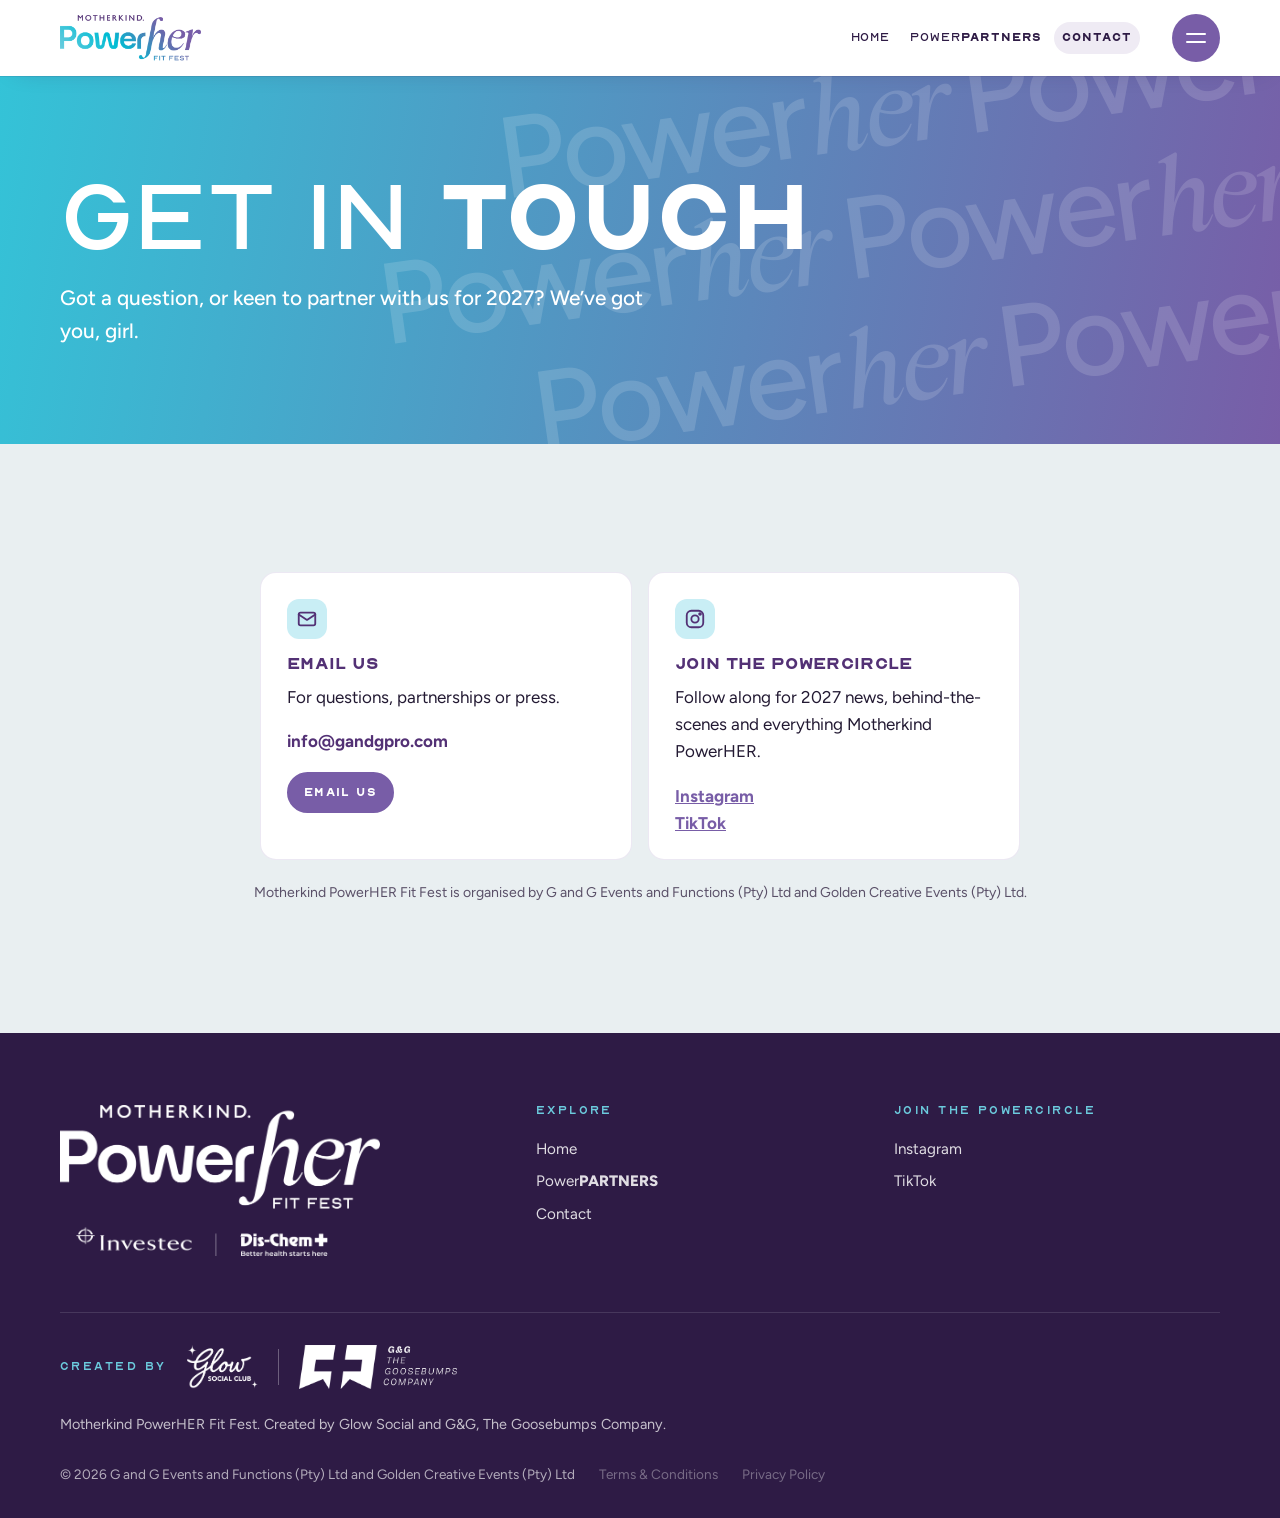
==== commit d04f215e: "Add files via upload" ====
--- a/contact.html
+++ b/contact.html
@@ -3,12 +3,12 @@
 <head>
   <meta charset="utf-8">
   <meta name="viewport" content="width=device-width, initial-scale=1">
-  <title>Contact | PowerHER Fit Fest 2026</title>
+  <title>Contact | PowerHER Fit Fest</title>
   <meta name="description" content="Motherkind is proud to present PowerHER Fit Fest, in partnership with Investec and Dis-Chem. Get in touch with the PowerHER team.">
   <link rel="canonical" href="https://powerherfitfest.com/contact.html">
   <meta property="og:type" content="website">
   <meta property="og:site_name" content="PowerHER Fit Fest">
-  <meta property="og:title" content="Contact | PowerHER Fit Fest 2026">
+  <meta property="og:title" content="Contact | PowerHER Fit Fest">
   <meta property="og:description" content="Questions about PowerHER Fit Fest? We’ve got you.">
   <meta property="og:image" content="https://powerherfitfest.com/assets/img/og-image.jpg">
   <meta property="og:url" content="https://powerherfitfest.com/contact.html">
@@ -20,7 +20,7 @@
   <link rel="preconnect" href="https://fonts.googleapis.com">
   <link rel="preconnect" href="https://fonts.gstatic.com" crossorigin>
   <link href="https://fonts.googleapis.com/css2?family=Figtree:wght@400;500;600;700;800&display=swap" rel="stylesheet">
-  <link rel="stylesheet" href="css/styles.css?v=28">
+  <link rel="stylesheet" href="css/styles.css?v=68">
 </head>
 <body data-page="contact">
   <div data-ph="header"></div>
@@ -35,19 +35,19 @@
       </div>
       <div class="wrap">
         <h1 class="page-title">Get in <b>touch</b></h1>
-        <p class="page-intro">Need a hand with your booking or just have a question? We’ve got you, girl.</p>
+        <p class="page-intro">Got a question, or keen to partner with us for 2027? We’ve got you, girl.</p>
       </div>
     </section>
 
     <section class="section mist-bg">
       <div class="wrap">
-        <div class="info-grid three">
+        <div class="info-grid three" style="grid-template-columns: repeat(auto-fit, minmax(260px, 1fr)); max-width: 760px; margin-left: auto; margin-right: auto;">
 
           <!-- Shown automatically once an email/phone is added in js/config.js -->
           <article class="info reveal" data-contact-item>
             <div class="info-icon" aria-hidden="true"><svg viewBox="0 0 24 24" fill="none" stroke="currentColor" stroke-width="2" stroke-linecap="round" stroke-linejoin="round"><rect x="3" y="5" width="18" height="14" rx="2"/><path d="M3 7l9 6 9-6"/></svg></div>
             <h3>Email us</h3>
-            <p>For questions about the day, your booking, partnerships or press.</p>
+            <p>For questions, partnerships or press.</p>
             <p class="contact-address" data-contact="email">info@gandgpro.com</p>
             <p><a class="btn btn-primary btn-sm" data-contact-link="email" href="mailto:info@gandgpro.com">Email us</a></p>
           </article>
@@ -60,34 +60,16 @@
           <article class="info reveal">
             <div class="info-icon" aria-hidden="true"><svg viewBox="0 0 24 24" fill="none" stroke="currentColor" stroke-width="2" stroke-linecap="round" stroke-linejoin="round"><rect x="3" y="3" width="18" height="18" rx="5"/><circle cx="12" cy="12" r="4"/><circle cx="17.5" cy="6.5" r="1"/></svg></div>
             <h3>Join the PowerCIRCLE</h3>
-            <p>Follow along for lineup drops, behind-the-scenes and everything Motherkind PowerHER<span data-contact-fallback>, or send us a DM with your question</span>.</p>
+            <p>Follow along for 2027 news, behind-the-scenes and everything Motherkind PowerHER<span data-contact-fallback>, or send us a DM with your question</span>.</p>
             <p><a href="https://www.instagram.com/powerherfitfest/" target="_blank" rel="noopener">Instagram</a><br>
                <a href="https://www.tiktok.com/@powerherfitfest" target="_blank" rel="noopener">TikTok</a></p>
           </article>
 
-          <article class="info reveal">
-            <div class="info-icon" aria-hidden="true"><svg viewBox="0 0 24 24" fill="none" stroke="currentColor" stroke-width="2" stroke-linecap="round" stroke-linejoin="round"><path d="M4 4h16v16H4z"/><path d="M4 9h16M9 4v16"/></svg></div>
-            <h3>Your tickets</h3>
-            <p>Your PowerTICKET is in your Howler confirmation email, with a button to download it. Most ticket questions are answered in our FAQs.</p>
-            <p><a href="faq.html#tickets">Ticket FAQs</a></p>
-          </article>
 
-          <article class="info reveal">
-            <div class="info-icon" aria-hidden="true"><svg viewBox="0 0 24 24" fill="none" stroke="currentColor" stroke-width="2" stroke-linecap="round" stroke-linejoin="round"><path d="M12 21s-7-6-7-11a7 7 0 0 1 14 0c0 5-7 11-7 11z"/><circle cx="12" cy="10" r="2.5"/></svg></div>
-            <h3>Johannesburg</h3>
-            <p><strong>Saturday, 7 November 2026</strong><br>The Chosen Convention &amp; Expo Centre<br>23 Summit Dr, Rispark, Johannesburg South, 2053</p>
-            <p><a href="https://maps.google.com/?q=The+Chosen+Convention+%26+Expo+Centre+23+Summit+Dr+Rispark" target="_blank" rel="noopener">Get directions</a></p>
-          </article>
 
-          <article class="info reveal">
-            <div class="info-icon" aria-hidden="true"><svg viewBox="0 0 24 24" fill="none" stroke="currentColor" stroke-width="2" stroke-linecap="round" stroke-linejoin="round"><path d="M12 21s-7-6-7-11a7 7 0 0 1 14 0c0 5-7 11-7 11z"/><circle cx="12" cy="10" r="2.5"/></svg></div>
-            <h3>Cape Town</h3>
-            <p><strong>Saturday, 14 November 2026</strong><br>Allée Bleue Wine Estate<br>Cnr R45 &amp; R310, Groot Drakenstein, Franschhoek, 7680</p>
-            <p><a href="https://maps.google.com/?q=Allee+Bleue+Wine+Estate+Franschhoek" target="_blank" rel="noopener">Get directions</a></p>
-          </article>
         </div>
 
-        <p class="fine-print reveal">Motherkind PowerHER Fit Fest is organised by G and G Events and Functions (Pty) Ltd and Golden Creative Events (Pty) Ltd.</p>
+        <p class="fine-print reveal" style="text-align: center;">Motherkind PowerHER Fit Fest is organised by G and G Events and Functions (Pty) Ltd and Golden Creative Events (Pty) Ltd.</p>
       </div>
     </section>
 
@@ -96,7 +78,7 @@
 
   <div data-ph="footer"></div>
 
-  <script src="js/config.js?v=28"></script>
-  <script src="js/layout.js?v=28"></script>
+  <script src="js/config.js?v=68"></script>
+  <script src="js/layout.js?v=68"></script>
 </body>
 </html>
--- a/css/styles.css
+++ b/css/styles.css
@@ -712,3 +712,593 @@
 .pi-orb::after { content: ""; position: absolute; inset: -7%; border-radius: 50%; border: 2px dashed rgba(120,93,167,.35); }
 .pi-visual .pi-mark { position: relative; z-index: 1; width: 68%; filter: brightness(0) invert(1); animation: spin 40s linear infinite; }
 @media (prefers-reduced-motion: reduce) { .pi-visual .pi-mark { animation: none; } }
+.partners-logo { text-align: center; padding-bottom: 0; }
+.partners-logo img { width: min(460px, 80%); height: auto; margin: 0 auto; display: block; }
+
+/* PowerTICKETS photo beside "Two ways to join us" (cut-out, blends into page) */
+.choose-head { --bleed: calc(max(0px, (100vw - var(--wrap)) / 2) + var(--gutter)); display: grid; gap: 0; grid-template-columns: 1fr; align-items: center; }
+.choose-head .section-head { margin-bottom: 0; position: relative; z-index: 2; }
+.choose-photo { margin: 0 calc(-1 * var(--gutter)); position: relative; z-index: 0; pointer-events: none;
+  -webkit-mask-image: linear-gradient(to bottom, #000 62%, transparent 96%); mask-image: linear-gradient(to bottom, #000 62%, transparent 96%); }
+.choose-photo img { display: block; width: 100%; height: auto; }
+.choose-head + .ticket-grid { position: relative; z-index: 1; margin-top: 28px; }
+@media (min-width: 900px) {
+  .choose-head { grid-template-columns: 1.15fr .85fr; gap: 24px; }
+  .choose-photo { margin: 0 0 0 calc(-1 * var(--bleed)); width: calc(100% + var(--bleed)); max-width: none; }
+  .choose-head + .ticket-grid { margin-top: -120px; }
+}
+
+/* ---------- PowerPARTNERS flip tiles ---------- */
+.ptile-grid { display: grid; gap: 20px; grid-template-columns: 1fr; }
+@media (min-width: 760px) { .ptile-grid { grid-template-columns: repeat(2, 1fr); } .ptile-grid-1 { grid-template-columns: 1fr; max-width: 900px; margin: 0 auto; } }
+.ptile { display: grid; border-radius: var(--radius); overflow: hidden; min-height: 320px; box-shadow: var(--shadow); isolation: isolate; }
+.ptile > div { grid-area: 1 / 1; display: flex; flex-direction: column; align-items: center; justify-content: center; gap: 28px; padding: clamp(32px, 5vw, 56px) clamp(24px, 4vw, 48px); text-align: center; transition: opacity .35s ease, transform .45s cubic-bezier(.2,.7,.2,1), visibility .35s; }
+.ptile-front { color: #fff; }
+.ptile-back { background: #f6f1fb; color: var(--purple-ink); opacity: 0; visibility: hidden; transform: scale(.97); position: relative; }
+.ptile.is-open .ptile-front { opacity: 0; visibility: hidden; transform: scale(1.03); }
+.ptile.is-open .ptile-back { opacity: 1; visibility: visible; transform: none; }
+.ptile-logo { max-height: 64px; width: auto; max-width: min(100%, 300px); }
+.ptile-logo-tall { max-height: 100px; }
+.ptile-logo-sm { max-height: 40px; width: auto; max-width: min(100%, 220px); }
+.ptile-logo-sm.ptile-logo-tall { max-height: 64px; }
+.ptile-back p { margin: 0; max-width: 52ch; font-size: 1.04rem; line-height: 1.6; color: inherit; }
+.ptile-back { gap: 14px; }
+.ptile-back .ptile-logo-sm { margin-bottom: 8px; }
+.ptile-line { font-family: "Outfit", "Figtree", sans-serif; font-weight: 800; font-size: 1.3rem !important; }
+.ptile-link { font-weight: 700; color: inherit; margin-top: 6px; }
+.ptile-btn { font: inherit; font-family: "NORD", "Figtree", sans-serif; font-weight: 700; font-size: .82rem; letter-spacing: .16em; text-transform: uppercase; color: inherit; background: transparent; border: 2px solid currentColor; border-radius: 14px; padding: 14px 28px; cursor: pointer; transition: background .2s, color .2s; }
+.ptile-btn:hover, .ptile-btn:focus-visible { background: #fff; color: var(--purple-ink); }
+.ptile-close { position: absolute; top: 18px; right: 18px; width: 44px; height: 44px; display: grid; place-items: center; background: transparent; border: 0; color: inherit; cursor: pointer; border-radius: 50%; }
+.ptile-close:hover, .ptile-close:focus-visible { background: rgba(0,0,0,.06); }
+.ptile-close svg { width: 26px; height: 26px; }
+/* brand colours: front tile + back tint */
+.pt-motherkind .ptile-front { background: linear-gradient(135deg, var(--purple) 0%, var(--purple-deep) 100%); }
+.pt-motherkind .ptile-back { background: #f1eaf8; color: #4a2f74; }
+.pt-investec .ptile-front { background: #000; }
+.pt-investec .ptile-back { background: #f2f2f2; color: #111; }
+.pt-dischem .ptile-front { background: linear-gradient(135deg, #3fb4cf 0%, #2b8fbf 55%, #4a5fae 100%); }
+.pt-dischem .ptile-back { background: #e8f5fa; color: #1d5f86; }
+.pt-glow .ptile-front { background: var(--gradient); }
+.pt-glow .ptile-back { background: #ecf8fb; color: #3b2a63; }
+.pt-gg .ptile-front { background: var(--purple-ink); }
+.pt-gg .ptile-back { background: #f3eee6; color: #2c1a45; }
+@media (prefers-reduced-motion: reduce) { .ptile > div { transition: none; } }
+.ptile-back { padding-top: 72px !important; }
+/* Affiliate partner tiles (text wordmarks until logo files are supplied) */
+.ptile-wordmark { font-size: clamp(2rem, 4vw, 2.8rem); line-height: 1; color: #fff; }
+.ptile-wordmark-sm { font-size: 1.6rem; color: inherit; margin-bottom: 8px; }
+.wm-skin { font-family: "Figtree", sans-serif; font-weight: 400; letter-spacing: .02em; }
+.wm-skin b { font-weight: 800; letter-spacing: .08em; }
+.wm-barebells { font-family: "Outfit", "Figtree", sans-serif; font-weight: 800; letter-spacing: -.02em; }
+.ptile-small { font-size: .9rem !important; opacity: .8; }
+.pt-skin .ptile-front { background: #4d5257; }
+.pt-skin .ptile-back { background: #f1f2f3; color: #3a3e42; }
+.pt-barebells .ptile-front { background: #141414; }
+.pt-barebells .ptile-back { background: #f4f1ec; color: #1a1a1a; }
+
+/* PowerPARTNERS tiles in PowerHER colours (overrides the brand-coloured tiles above) */
+.pt-motherkind .ptile-front { background: var(--gradient); }
+.pt-investec   .ptile-front { background: linear-gradient(135deg, var(--purple-deep) 0%, var(--purple-ink) 100%); }
+.pt-dischem    .ptile-front { background: linear-gradient(135deg, var(--aqua-deep) 0%, #2a9fbf 100%); }
+.pt-skin       .ptile-front { background: linear-gradient(135deg, var(--purple) 0%, var(--purple-deep) 100%); }
+.pt-barebells  .ptile-front { background: linear-gradient(135deg, var(--aqua-deep) 0%, var(--purple) 100%); }
+.pt-glow       .ptile-front { background: linear-gradient(135deg, var(--purple) 0%, var(--aqua-deep) 100%); }
+.pt-gg         .ptile-front { background: var(--purple-ink); }
+/* backs: soft PowerHER tints with plum text */
+.pt-motherkind .ptile-back, .pt-skin .ptile-back, .pt-gg .ptile-back { background: #f1ecf8; color: var(--purple-ink); }
+.pt-investec .ptile-back, .pt-glow .ptile-back { background: #f4f1fa; color: var(--purple-ink); }
+.pt-dischem .ptile-back, .pt-barebells .ptile-back { background: #e8f7fa; color: var(--purple-ink); }
+
+/* PowerPARTNERS: one colour per tier (overrides the per-tile colours above) */
+.pt-motherkind .ptile-front { background: var(--gradient); }
+.pt-investec .ptile-front, .pt-dischem .ptile-front { background: linear-gradient(135deg, var(--purple-deep) 0%, var(--purple-ink) 100%); }
+.pt-skin .ptile-front, .pt-barebells .ptile-front { background: linear-gradient(135deg, var(--aqua-deep) 0%, #2a9fbf 100%); }
+.pt-glow .ptile-front, .pt-gg .ptile-front { background: linear-gradient(135deg, var(--purple) 0%, #634a90 100%); }
+.pt-motherkind .ptile-back { background: #eef2f8; color: var(--purple-ink); }
+.pt-investec .ptile-back, .pt-dischem .ptile-back { background: #f1ecf8; color: var(--purple-ink); }
+.pt-skin .ptile-back, .pt-barebells .ptile-back { background: #e8f7fa; color: var(--purple-ink); }
+.pt-glow .ptile-back, .pt-gg .ptile-back { background: #f4f1fa; color: var(--purple-ink); }
+/* PowerDAY schedule: second line naming hosts, speakers and artists */
+.sched-who { display: block; margin-top: .35em; font-family: "Figtree", sans-serif; font-weight: 500; text-transform: none; font-size: .8em; letter-spacing: 0; line-height: 1.35; opacity: .92; }
+.sched-who b { font-weight: 800; }
+.sched-event:has(.sched-who) { border-radius: 22px; }
+
+/* PowerDAY: schedule rows back to one line; after-party row links to the line-up */
+a.sched-link { text-decoration: none; display: block; }
+a.sched-link:hover { filter: brightness(1.06); }
+
+/* ---------- PowerPERFORMERS line-up (JHB + CPT) ---------- */
+.lineup { background: var(--mist); }
+.lineup .section-head { text-align: center; margin-left: auto; margin-right: auto; }
+.lu-grid { display: grid; gap: 24px; grid-template-columns: 1fr; }
+@media (min-width: 900px) { .lu-grid { grid-template-columns: 1fr 1fr; } }
+.lu-card { background: #fff; border-radius: var(--radius); overflow: hidden; box-shadow: var(--shadow); }
+.lu-head { padding: 28px 32px 24px; color: #fff; }
+.lu-jhb .lu-head { background: linear-gradient(135deg, var(--purple) 0%, var(--purple-deep) 100%); }
+.lu-cpt .lu-head { background: linear-gradient(135deg, var(--aqua-deep) 0%, #2a9fbf 100%); }
+.lu-city { margin: 0; font-family: "Outfit", "Figtree", sans-serif; font-weight: 800; text-transform: uppercase; font-size: clamp(1.6rem, 3vw, 2.1rem); letter-spacing: -.01em; color: #fff; }
+.lu-when { margin: 6px 0 0; font-size: .95rem; opacity: .92; }
+.lu-list { list-style: none; margin: 0; padding: 10px 32px 26px; }
+.lu-row { display: grid; grid-template-columns: 64px 1fr auto; gap: 14px; align-items: center; padding: 14px 0; border-bottom: 1px solid rgba(120,93,167,.14); }
+.lu-row:last-child { border-bottom: 0; }
+.lu-time { font-weight: 700; color: var(--ink-soft); font-size: .95rem; }
+.lu-name { font-family: "Outfit", "Figtree", sans-serif; font-weight: 700; text-transform: uppercase; font-size: 1.05rem; color: var(--purple-ink); letter-spacing: .01em; }
+.lu-tag { font-size: .72rem; font-weight: 700; letter-spacing: .12em; text-transform: uppercase; color: var(--purple); background: #f1ecf8; border-radius: 999px; padding: 5px 12px; white-space: nowrap; }
+.lu-row.is-head .lu-name { font-weight: 800; font-size: 1.35rem; color: var(--purple-deep); }
+.lu-cpt .lu-tag { color: #1f7f98; background: #e6f6f9; }
+.lu-cpt .lu-row.is-head .lu-name { color: #1f7f98; }
+@media (max-width: 480px) { .lu-head { padding: 22px 20px 18px; } .lu-list { padding: 6px 20px 18px; } .lu-row { grid-template-columns: 52px 1fr auto; gap: 10px; } .lu-row.is-head .lu-name { font-size: 1.15rem; } }
+/* Line-up: headliners are bold only (same size and colour as everyone else) */
+.lu-name { font-weight: 500; }
+.lu-row.is-head .lu-name, .lu-cpt .lu-row.is-head .lu-name { font-size: 1.05rem; font-weight: 800; color: var(--purple-ink); }
+@media (max-width: 480px) { .lu-row.is-head .lu-name { font-size: 1.05rem; } }
+
+/* ---------- PowerDAY: two city cards + one shared schedule ---------- */
+.pd-cities-sec { background: #fff; }
+.pd-cities { display: grid; gap: 20px; grid-template-columns: 1fr; }
+@media (min-width: 860px) { .pd-cities { grid-template-columns: 1fr 1fr; } }
+.pdc { position: relative; overflow: hidden; border-radius: 28px; color: #fff; padding: clamp(26px, 3.5vw, 40px); box-shadow: 0 30px 60px -30px rgba(46,27,69,.5); }
+.pdc.pd-jhb { background: radial-gradient(120% 120% at 85% 0%, #9a80c6 0%, var(--purple) 45%, var(--purple-deep) 100%); }
+.pdc.pd-cpt { background: radial-gradient(120% 120% at 85% 0%, #6fd4e6 0%, #3aaecd 45%, var(--purple) 100%); }
+.pdc .pd-date { margin-bottom: .7em; }
+.pdc .sched-count { margin-bottom: 14px; }
+/* shared schedule with one large Kayla */
+.pd-shared { display: grid; gap: 24px; grid-template-columns: 1fr; align-items: center; }
+@media (min-width: 980px) { .pd-shared { grid-template-columns: .8fr 1.2fr; gap: 40px; } }
+.pd-kayla-wrap { position: relative; display: flex; justify-content: center; align-items: flex-end; min-height: 320px; }
+.pd-kayla-glow { position: absolute; left: 50%; top: 50%; width: 88%; aspect-ratio: 1; transform: translate(-50%, -50%); border-radius: 50%; background: radial-gradient(circle, rgba(108,204,222,.55) 0%, rgba(120,93,167,.25) 45%, rgba(120,93,167,0) 70%); }
+.pd-kayla-big { position: relative; width: auto; height: min(760px, 80vh); max-width: 100%; object-fit: contain; filter: drop-shadow(0 30px 40px rgba(46,27,69,.35)); }
+.pd-shared .sched-panel { max-width: none; margin: 0; }
+.pd-shared .sched-note { margin: -10px 0 20px; text-transform: none; letter-spacing: .02em; font-size: 1rem; }
+@media (min-width: 980px) { .pd-shared .sched-panel, .pd-shared .sched-list { --sched-time: 108px; } .pd-shared .sched-time { font-size: 1.05rem; } .pd-shared .sched-event { font-size: .92rem; padding: .85em 1.2em; } }
+@media (max-width: 979px) { .pd-kayla-big { height: 380px; } .pd-kayla-wrap { min-height: 0; } }
+.pd-cities-sec .section-head { text-align: center; margin-left: auto; margin-right: auto; }
+@media (max-width: 600px) { .pd-kayla-big { height: 260px; } .pd-shared { gap: 8px; } }
+
+/* PowerDAY schedule: centred on a soft PowerHER-colour background (no large image) */
+.pd-bg { position: relative; overflow: hidden; isolation: isolate;
+  background:
+    radial-gradient(45% 55% at 12% 20%, rgba(108,204,222,.45) 0%, rgba(108,204,222,0) 70%),
+    radial-gradient(45% 55% at 88% 80%, rgba(120,93,167,.40) 0%, rgba(120,93,167,0) 70%),
+    radial-gradient(35% 40% at 85% 15%, rgba(51,196,216,.25) 0%, rgba(51,196,216,0) 70%),
+    radial-gradient(35% 40% at 15% 85%, rgba(83,49,117,.22) 0%, rgba(83,49,117,0) 70%),
+    #f3f1f8; }
+.pd-bg .pd-pattern { position: absolute; inset: -5% -10%; z-index: -1; opacity: .07; color: var(--purple); pointer-events: none; }
+.pd-shared { display: block; max-width: 760px; margin: 0 auto; }
+.pd-shared .sched-panel { box-shadow: 0 40px 80px -40px rgba(46,27,69,.6); }
+
+/* ================= PowerDAY v3: one continuous story ================= */
+.pd-jump { display: flex; flex-wrap: wrap; gap: 10px; margin-top: 22px; }
+.pd-jump a { color: #fff; text-decoration: none; font-weight: 700; font-size: .85rem; letter-spacing: .08em; text-transform: uppercase; padding: 10px 18px; border-radius: 999px; border: 1.5px solid rgba(255,255,255,.6); transition: background .2s, color .2s; }
+.pd-jump a:hover, .pd-jump a:focus-visible { background: #fff; color: var(--purple-deep); }
+.pd-story { background: linear-gradient(180deg, #fff 0%, #f6f3fb 45%, var(--mist) 100%); }
+.pd-story .section-head { text-align: center; margin-left: auto; margin-right: auto; }
+.tl { max-width: 920px; }
+.tl-phase { --tl-time: 84px; position: relative; margin-top: clamp(40px, 6vw, 72px); }
+.tl-phase:first-of-type { margin-top: 0; }
+.tl-phase-head { display: flex; align-items: center; gap: 16px; }
+.tl-num { display: grid; place-items: center; width: 52px; height: 52px; border-radius: 50%; background: var(--gradient); color: #fff; font-family: "Outfit", "Figtree", sans-serif; font-weight: 800; font-size: 1.05rem; flex: 0 0 auto; box-shadow: 0 10px 24px -12px rgba(83,49,117,.7); }
+.tl-phase-title { margin: 0; font-family: var(--f-head); font-weight: 700; text-transform: uppercase; color: var(--purple-ink); font-size: clamp(1.4rem, 3vw, 2rem); letter-spacing: -.01em; }
+.tl-phase-intro { margin: 8px 0 18px 68px; font-family: var(--f-script); font-size: clamp(1.25rem, 2.2vw, 1.55rem); color: var(--purple); }
+.tl-list { list-style: none; margin: 0 0 0 25px; padding: 6px 0 6px 0; border-left: 2px solid transparent; border-image: linear-gradient(180deg, var(--aqua-deep), var(--purple)) 1; }
+.tl-item { position: relative; display: grid; grid-template-columns: var(--tl-time) 1fr; gap: 18px; align-items: start; padding: 14px 0 14px 30px; }
+.tl-dot { position: absolute; left: -8px; top: 22px; width: 14px; height: 14px; border-radius: 50%; background: #fff; border: 3px solid var(--aqua-deep); }
+.tl-time { font-family: "Outfit", "Figtree", sans-serif; font-weight: 800; color: var(--purple-deep); font-size: 1.05rem; padding-top: 2px; }
+.tl-name { margin: 0 0 4px; font-family: "Outfit", "Figtree", sans-serif; font-weight: 800; text-transform: uppercase; font-size: 1.05rem; color: var(--purple-ink); letter-spacing: .01em; }
+.tl-name b { font-weight: 800; }
+.tl-body p { margin: 0; color: var(--ink-soft); font-size: 1rem; line-height: 1.55; }
+.tl-item.is-key .tl-body { background: var(--gradient); color: #fff; border-radius: 18px; padding: 16px 20px; margin: -6px 0; box-shadow: 0 16px 34px -18px rgba(83,49,117,.7); }
+.tl-item.is-key .tl-name, .tl-item.is-key .tl-body p { color: #fff; }
+.tl-item.is-key .tl-dot { background: var(--purple); border-color: #fff; box-shadow: 0 0 0 3px var(--purple); }
+/* line-up flows straight out of chapter 04 */
+.lineup-inline { margin: 26px 0 0 25px; padding-left: 30px; }
+.lu-eyebrow { margin-bottom: 14px; }
+.lineup-inline .lu-grid { gap: 18px; }
+.lineup-inline .lu-head { padding: 20px 24px 16px; }
+.lineup-inline .lu-list { padding: 6px 24px 18px; }
+.lineup-inline .lu-city { font-size: 1.4rem; }
+/* next step: cities */
+.pd-cities-sec { background: #fff; }
+.pd-share { text-align: center; margin-top: 26px; }
+.pd-share a { color: var(--purple-deep); font-weight: 700; }
+@media (max-width: 600px) {
+  .tl-phase { --tl-time: 54px; }
+  .tl-phase-intro { margin-left: 0; }
+  .tl-list { margin-left: 12px; }
+  .tl-item { gap: 12px; padding-left: 20px; }
+  .tl-time { font-size: .95rem; }
+  .tl-name { font-size: .95rem; }
+  .tl-body p { font-size: .94rem; }
+  .lineup-inline { margin-left: 0; padding-left: 0; }
+}
+/* PowerDAY v3.1: original schedule wording, big centred jump links */
+.page-hero .pd-jump-lg { justify-content: center; gap: 14px; margin: 34px auto 0; }
+.pd-jump-lg a { font-size: clamp(.95rem, 1.6vw, 1.15rem); padding: 16px 30px; border-width: 2px; letter-spacing: .1em; }
+.tl-phase { margin-top: 0; }
+.tl-list { margin-left: auto; margin-right: auto; max-width: 640px; }
+.tl-item { align-items: center; padding: 12px 0 12px 30px; }
+.tl-dot { top: 50%; transform: translateY(-50%); }
+.tl-body { display: block; }
+a.tl-name { text-decoration: none; color: var(--purple-ink); border-bottom: 2px solid var(--aqua-deep); }
+a.tl-name:hover { color: var(--purple); }
+.tl-item.is-key .tl-body { padding: 12px 18px; margin: 0; }
+.tl-item.is-key .tl-name { color: #fff; }
+.lineup-inline { max-width: 920px; margin: 48px auto 0; padding-left: 0; }
+.lu-eyebrow { text-align: center; }
+@media (max-width: 600px) { .pd-jump-lg a { padding: 13px 20px; } .tl-list { margin-left: 12px; } }
+
+/* ================= PowerDAY v4: switchable schedule + plain line-up ================= */
+.pd-switch { display: flex; width: max-content; max-width: 100%; margin: 0 auto 10px; }
+.pd-switch button { font-size: .9rem; padding: 14px 26px; }
+.swipe-hint { display: none; text-align: center; font-size: .8rem; letter-spacing: .12em; text-transform: uppercase; color: var(--ink-soft); margin: 4px 0 0; }
+@media (hover: none) and (pointer: coarse) { .swipe-hint { display: block; } }
+.pd-swipe { max-width: 760px; margin: 24px auto 0; touch-action: pan-y; }
+.pd-swipe.swipe-in-left > * { animation: pdInL .35s ease; }
+.pd-swipe.swipe-in-right > * { animation: pdInR .35s ease; }
+@keyframes pdInL { from { opacity: 0; transform: translateX(28px); } to { opacity: 1; transform: none; } }
+@keyframes pdInR { from { opacity: 0; transform: translateX(-28px); } to { opacity: 1; transform: none; } }
+.city-banner { display: grid; grid-template-columns: auto 1fr; gap: 6px 22px; align-items: center; border-radius: 26px; padding: 24px 28px; color: #fff; margin-bottom: 26px; box-shadow: 0 24px 50px -28px rgba(46,27,69,.6); }
+.city-banner[hidden] { display: none; }
+.cb-jhb { background: linear-gradient(120deg, var(--purple) 0%, var(--purple-deep) 100%); }
+.cb-cpt { background: linear-gradient(120deg, var(--aqua-deep) 0%, #2a9fbf 60%, var(--purple) 130%); }
+.city-banner .venue-mark { height: 64px; width: auto; max-width: 130px; object-fit: contain; }
+.cb-text p { margin: 0; }
+.cb-count { margin-bottom: 6px !important; }
+.cb-city { margin: 0; font-family: var(--f-head); font-weight: 700; text-transform: uppercase; font-size: clamp(1.5rem, 3.4vw, 2.1rem); line-height: 1; color: #fff; }
+.cb-date { font-family: var(--f-script); font-size: clamp(1.2rem, 2.2vw, 1.5rem); margin: 4px 0 6px !important; }
+.cb-venue { font-size: .92rem; opacity: .95; }
+.cb-ctas { grid-column: 1 / -1; display: flex; flex-wrap: wrap; align-items: center; gap: 18px; margin-top: 14px; }
+.cb-ctas .link-arrow { color: #fff; }
+.pd-swipe .tl-list { max-width: none; }
+@media (max-width: 600px) { .city-banner { grid-template-columns: 1fr; padding: 22px; } .city-banner .venue-mark { height: 52px; } .pd-switch button { padding: 12px 16px; font-size: .78rem; } }
+/* line-up as plain lists on the page */
+.lp { background: var(--mist); }
+.lp .section-head { text-align: center; margin-left: auto; margin-right: auto; }
+.lp-grid { display: grid; gap: 40px; grid-template-columns: 1fr; max-width: 980px; margin: 0 auto; }
+@media (min-width: 860px) { .lp-grid { grid-template-columns: 1fr 1fr; gap: 64px; } }
+.lp-city { margin: 0; font-family: var(--f-head); font-weight: 700; text-transform: uppercase; font-size: clamp(1.4rem, 3vw, 1.9rem); color: var(--purple-deep); }
+.lp-cpt .lp-city { color: #1f8fa8; }
+.lp-date { margin: 2px 0 14px; font-family: var(--f-script); font-size: 1.35rem; color: var(--purple); }
+.lp-list { list-style: none; margin: 0; padding: 0; border-top: 2px solid var(--purple); }
+.lp-cpt .lp-list { border-top-color: var(--aqua-deep); }
+.lp-row { display: grid; grid-template-columns: 64px 1fr auto; gap: 14px; align-items: baseline; padding: 14px 0; border-bottom: 1px solid rgba(120,93,167,.18); }
+.lp-time { font-weight: 700; color: var(--ink-soft); }
+.lp-name { font-family: "Outfit", "Figtree", sans-serif; font-weight: 500; text-transform: uppercase; font-size: 1.05rem; color: var(--purple-ink); }
+.lp-row.is-head .lp-name { font-weight: 800; }
+.lp-kind { font-size: .75rem; font-weight: 700; letter-spacing: .12em; text-transform: uppercase; color: var(--purple); }
+.lp-cpt .lp-kind { color: #1f8fa8; }
+@media (max-width: 600px) { .pd-switch { flex-direction: row; flex-wrap: nowrap; width: 100%; } .pd-switch button { flex: 1 1 50%; padding: 12px 8px; font-size: .7rem; letter-spacing: .06em; white-space: nowrap; } }
+/* PowerDAY tabs: the top tiles separate "The day" and "The line-up" */
+.pd-tabs a[aria-current="true"] { background: #fff; color: var(--purple-deep); border-color: #fff; }
+.pd-panel[hidden] { display: none; }
+.pd-tabs { scroll-margin-top: calc(var(--header-h) + 16px); }
+/* PowerDAY: after-party line-up rows (outlined pills under the after party) */
+.sched-row.is-act .sched-event { background: transparent; border: 2px solid var(--aqua); color: #fff; box-shadow: none; }
+.sched-row.is-act .sched-time { opacity: .9; }
+
+/* ---------- PowerDAY: PowerVOICES + PowerPERFORMERS ---------- */
+.faces { background: #fff; }
+.faces .section-head { text-align: center; margin-left: auto; margin-right: auto; }
+.faces .city-switch-dark { margin: 18px auto 0; }
+.fc-grid { display: grid; gap: 22px; grid-template-columns: 1fr; max-width: 1080px; margin: 0 auto; }
+@media (min-width: 900px) { .fc-grid { grid-template-columns: 1fr 1fr; } }
+.fc-group { border-radius: 28px; padding: clamp(26px, 3.5vw, 40px); color: #fff; background: linear-gradient(135deg, var(--purple) 0%, var(--purple-deep) 100%); box-shadow: 0 26px 50px -30px rgba(46,27,69,.6); }
+.fc-group[hidden] { display: none; }
+.fc-voices { background: var(--gradient); }
+.fc-label { margin: 0; font-family: var(--f-head); font-weight: 700; text-transform: uppercase; font-size: clamp(1.4rem, 2.6vw, 1.9rem); letter-spacing: -.01em; }
+.fc-label b { font-weight: 800; }
+.fc-city { display: inline-block; vertical-align: middle; font-family: "Figtree", sans-serif; font-size: .75rem; font-weight: 800; letter-spacing: .12em; background: var(--aqua); color: var(--purple-ink); border-radius: 999px; padding: 5px 12px; margin-left: 6px; }
+.fc-sub { margin: 6px 0 18px; font-size: .95rem; opacity: .9; }
+.fc-pills { list-style: none; margin: 0; padding: 0; display: flex; flex-wrap: wrap; gap: 10px; }
+.fc-pill { font-family: "Outfit", "Figtree", sans-serif; font-weight: 600; text-transform: uppercase; font-size: .95rem; letter-spacing: .02em; padding: 10px 18px; border-radius: 999px; background: rgba(255,255,255,.16); border: 1.5px solid rgba(255,255,255,.45); }
+.fc-pill.is-main { background: #fff; color: var(--purple-deep); border-color: #fff; font-weight: 800; }
+.fc-label-sm { font-size: .8rem; font-family: "Figtree", sans-serif; font-weight: 800; letter-spacing: .14em; margin: 24px 0 12px; opacity: .9; }
+.fc-pills-sm .fc-pill { font-size: .82rem; padding: 8px 14px; }
+@media (max-width: 600px) { .faces .city-switch-dark { flex-direction: row; flex-wrap: nowrap; width: 100%; } .faces .city-switch-dark button { flex: 1 1 50%; padding: 12px 8px; font-size: .7rem; letter-spacing: .06em; white-space: nowrap; } }
+.sched-row.is-act.is-main .sched-event { background: #fff; border-color: #fff; color: var(--purple-deep); font-weight: 800; }
+/* GLOWWA joins the affiliate tier (same turquoise as the other affiliates) */
+.pt-glowwa .ptile-front { background: linear-gradient(135deg, var(--aqua-deep) 0%, #2a9fbf 100%); }
+.pt-glowwa .ptile-back { background: #e8f7fa; color: var(--purple-ink); }
+.pt-glowwa .ptile-logo { max-height: 46px; }
+.pt-glowwa .ptile-logo-sm { max-height: 30px; }
+@media (min-width: 1040px) { .ptile-grid-3 { grid-template-columns: repeat(3, 1fr); } }
+/* Affiliate tiles: compact, consistent landscape shape (no stretching to fit the longest blurb) */
+.ptile-grid-3 .ptile { height: 300px; min-height: 0; }
+.ptile-grid-3 .ptile > div { padding: 28px 26px; gap: 22px; }
+.ptile-grid-3 .ptile-back { justify-content: flex-start; gap: 10px; padding-top: 58px !important; overflow-y: auto; overscroll-behavior: contain; scrollbar-width: thin; }
+.ptile-grid-3 .ptile-back p { font-size: .9rem; line-height: 1.5; }
+.ptile-grid-3 .ptile-line { font-size: 1.05rem !important; }
+.ptile-grid-3 .ptile-close { top: 10px; right: 10px; }
+@media (max-width: 1039px) { .ptile-grid-3 .ptile { height: 280px; } }
+/* open tile grows to fit its blurb; closed tiles keep the compact shape */
+.ptile-grid-3 { align-items: start; }
+.ptile-grid-3 .ptile.is-open { height: auto; min-height: 300px; }
+.ptile-grid-3 .ptile-back { overflow: visible; }
+/* Partner tiles: logo sits dead centre; Read more button anchored near the bottom */
+.ptile-front { position: relative; justify-content: center; }
+.ptile-front .ptile-btn { position: absolute; left: 50%; bottom: 26px; transform: translateX(-50%); white-space: nowrap; }
+.ptile-front .ptile-logo { margin-bottom: 0; }
+.ptile-front .ptile-wordmark { margin-bottom: 0; }
+.ptile-grid-3 .ptile-front { position: absolute; inset: 0; }
+.ptile-grid-3 .ptile { position: relative; }
+/* All partner tiles: compact closed shape; open tile grows to fit its blurb */
+.ptile-grid { align-items: start; }
+.ptile { position: relative; height: 280px; min-height: 0; }
+.ptile.is-open { height: auto; min-height: 280px; }
+.ptile-front { position: absolute; inset: 0; }
+.ptile-back { justify-content: flex-start; overflow: visible; }
+.ptile-grid-1 .ptile { height: 240px; }
+.ptile-grid-1 .ptile.is-open { height: auto; min-height: 240px; }
+.ptile-front .ptile-logo { max-height: 52px; }
+.ptile-front .ptile-logo.ptile-logo-tall { max-height: 74px; }
+@media (max-width: 600px) { .ptile { height: 240px; } .ptile.is-open { min-height: 240px; } }
+/* Hopnøsis joins the affiliates; four across on wide screens */
+.pt-hopnosis .ptile-front { background: linear-gradient(135deg, var(--aqua-deep) 0%, #2a9fbf 100%); }
+.pt-hopnosis .ptile-back { background: #e8f7fa; color: var(--purple-ink); }
+.pt-hopnosis .ptile-logo { max-height: 56px; }
+.pt-hopnosis .ptile-logo-sm { max-height: 40px; }
+@media (min-width: 760px) { .ptile-grid-4 { grid-template-columns: repeat(2, 1fr); } }
+@media (min-width: 1100px) { .ptile-grid-4 { grid-template-columns: repeat(4, 1fr); } .ptile-grid-4 .ptile-front .ptile-logo { max-width: 190px; } }
+
+/* ================= PowerPARTNERS v2: aligned logos + playful shapes ================= */
+/* Alignment: every logo sits in the same-height box, button right under it, group centred */
+.ptile-front { display: flex; flex-direction: column; align-items: center; justify-content: center; gap: 22px; }
+.ptile-front .ptile-btn { position: static; transform: none; }
+.ptile-front .ptile-logo { height: 58px; max-height: none; width: auto; max-width: 78%; object-fit: contain; }
+.ptile-front .ptile-logo.ptile-logo-tall { height: 70px; }
+.ptile { transition: border-radius .45s cubic-bezier(.2,.7,.2,1), box-shadow .3s, transform .3s; }
+.ptile:not(.is-open):hover { transform: translateY(-4px); }
+
+/* Presented by: a wide capsule */
+.ptile-grid-1 .ptile:not(.is-open) { border-radius: 999px; }
+.ptile-grid-1 .ptile.is-open { border-radius: 40px; }
+
+/* Title partners: arches */
+.ptile-grid-title .ptile:not(.is-open) { border-radius: 220px 220px 28px 28px; height: 320px; }
+.ptile-grid-title .ptile-front { padding-top: 60px; }
+
+/* Affiliates: circles that open into cards */
+.ptile-grid-4 .ptile:not(.is-open) { height: auto; aspect-ratio: 1; border-radius: 50%; max-width: 280px; width: 100%; justify-self: center; }
+.ptile-grid-4 .ptile.is-open { border-radius: 32px; }
+.ptile-grid-4 .ptile-front .ptile-logo { height: 44px; max-width: 64%; }
+.ptile-grid-4 .ptile-front { gap: 18px; }
+.ptile-grid-4 .ptile-front .ptile-btn { padding: 11px 20px; font-size: .74rem; }
+
+/* PowerCREATORS: soft organic blobs */
+.ptile-grid-creators .ptile:not(.is-open) { border-radius: 62% 38% 55% 45% / 48% 58% 42% 52%; height: 300px; }
+.ptile-grid-creators .ptile:nth-child(2):not(.is-open) { border-radius: 40% 60% 42% 58% / 56% 44% 58% 44%; }
+.ptile-grid-creators .ptile.is-open { border-radius: 36px; }
+
+/* decorative PowerHER shapes floating behind each tier */
+.partner-tier { position: relative; overflow: hidden; isolation: isolate; }
+.partner-tier::before, .partner-tier::after { content: ""; position: absolute; z-index: -1; border-radius: 50%; pointer-events: none; }
+.partner-tier::before { width: 340px; height: 340px; left: -120px; top: 40px; background: radial-gradient(circle, rgba(108,204,222,.35) 0%, rgba(108,204,222,0) 70%); }
+.partner-tier::after { width: 260px; height: 260px; right: -80px; bottom: -60px; border: 2px dashed rgba(120,93,167,.28); }
+.partner-tier:nth-of-type(odd)::before { left: auto; right: -120px; background: radial-gradient(circle, rgba(120,93,167,.25) 0%, rgba(120,93,167,0) 70%); }
+.partner-tier:nth-of-type(odd)::after { right: auto; left: -70px; border-color: rgba(51,196,216,.35); }
+
+@media (max-width: 600px) {
+  .ptile-grid-1 .ptile:not(.is-open) { border-radius: 120px; }
+  .ptile-grid-title .ptile:not(.is-open) { border-radius: 160px 160px 24px 24px; height: 280px; }
+  .ptile-grid-4 .ptile:not(.is-open) { max-width: 260px; }
+}
+.pt-motherkind .ptile-front .ptile-logo { height: 30px; } .pt-glow .ptile-front .ptile-logo { height: 66px; }
+@media (max-width: 759px) {
+  .ptile-grid-4 { grid-template-columns: 1fr 1fr; gap: 14px; }
+  .ptile-grid-4 .ptile:not(.is-open) { max-width: 170px; }
+  .ptile-grid-4 .ptile.is-open { grid-column: 1 / -1; }
+  .ptile-grid-4 .ptile-front .ptile-logo { height: 28px; max-width: 70%; }
+  .ptile-grid-4 .ptile-front { gap: 12px; }
+  .ptile-grid-4 .ptile-front .ptile-btn { padding: 8px 12px; font-size: .62rem; letter-spacing: .1em; }
+}
+/* PowerCREATORS: arches like the title partners */
+.ptile-grid-creators .ptile:not(.is-open), .ptile-grid-creators .ptile:nth-child(2):not(.is-open) { border-radius: 220px 220px 28px 28px; height: 320px; }
+.ptile-grid-creators .ptile-front { padding-top: 60px; }
+@media (max-width: 600px) { .ptile-grid-creators .ptile:not(.is-open), .ptile-grid-creators .ptile:nth-child(2):not(.is-open) { border-radius: 160px 160px 24px 24px; height: 280px; } }
+/* no colour blush in the section backgrounds */
+.partner-tier::before { content: none; }
+
+/* ================= PowerPARTNERS v3: full partner list ================= */
+/* Affiliates: centred wrap of circles (works for any number) */
+.ptile-grid-4 { display: flex !important; flex-wrap: wrap; justify-content: center; gap: 20px; }
+.ptile-grid-4 > .ptile { flex: 0 0 240px; }
+.ptile-grid-4 > .ptile.is-open { flex: 1 1 100%; max-width: 640px; }
+.ptile-grid-4 .ptile:not(.is-open) { max-width: 240px; }
+.pt-aff-static .ptile-front { background: linear-gradient(135deg, var(--aqua-deep) 0%, #2a9fbf 100%); color: #fff; }
+.ptile-static { cursor: default; }
+.ptile-static .lw-logo { height: 44px; width: auto; max-width: 64%; object-fit: contain; }
+@media (max-width: 759px) { .ptile-grid-4 > .ptile { flex: 0 0 calc(50% - 10px); } .ptile-grid-4 .ptile:not(.is-open) { max-width: none; } }
+
+/* Logo walls: Official (capsule), Trade (small arches), Exhibitors (pills) */
+.logo-wall { display: flex; flex-wrap: wrap; justify-content: center; gap: 18px; }
+.lw-tile { display: flex; align-items: center; justify-content: center; color: #fff; box-shadow: 0 20px 40px -24px rgba(46,27,69,.55); transition: transform .3s; }
+.lw-tile:hover { transform: translateY(-4px); }
+.lw-logo { width: auto; max-width: 72%; object-fit: contain; }
+.lw-name { font-family: "Outfit", "Figtree", sans-serif; font-weight: 800; text-transform: uppercase; letter-spacing: .04em; text-align: center; font-size: 1.05rem; line-height: 1.15; padding: 0 12px; }
+.lw-capsule { width: min(100%, 900px); height: 200px; border-radius: 999px; background: linear-gradient(120deg, var(--purple) 0%, var(--aqua-deep) 100%); }
+.lw-capsule .lw-logo { height: 92px; }
+.lw-arch { flex: 0 0 220px; height: 240px; border-radius: 120px 120px 22px 22px; background: linear-gradient(160deg, var(--purple) 0%, var(--purple-deep) 100%); padding-top: 30px; }
+.lw-arch .lw-logo { height: 46px; }
+.lw-pill { flex: 0 0 260px; height: 120px; border-radius: 999px; background: linear-gradient(120deg, var(--aqua-deep) 0%, var(--purple) 100%); }
+.lw-pill .lw-logo { height: 52px; }
+/* square-ish logos get more height */
+.lw-logo[src*="goldsgym"], .lw-logo[src*="bellelush"], .lw-logo[src*="mercedes"] { height: 78px !important; }
+.lw-arch .lw-logo[src*="potanical"] { height: 64px; }
+@media (max-width: 600px) {
+  .lw-capsule { height: 150px; } .lw-capsule .lw-logo { height: 64px; }
+  .lw-arch { flex-basis: calc(50% - 9px); height: 190px; border-radius: 100px 100px 18px 18px; } .lw-arch .lw-logo { height: 34px; }
+  .lw-pill { flex-basis: 100%; max-width: 320px; }
+  .lw-name { font-size: .9rem; }
+}
+.lw-arch .lw-logo { max-width: 84%; }
+.lw-arch .lw-logo[src*="sociallygathering"], .lw-arch .lw-logo[src*="dermalogica"], .lw-arch .lw-logo[src*="burnt"] { height: auto; width: 84%; }
+@media (max-width: 600px) { .lw-pill { flex-basis: calc(50% - 9px); max-width: none; height: 90px; } .lw-pill .lw-logo { height: 34px; } .lw-pill .lw-logo[src*="goldsgym"], .lw-pill .lw-logo[src*="bellelush"] { height: 60px !important; } }
+.ptile-static .lw-logo[src*="eucerin"] { height: 64px; }
+
+/* ================= PowerDAY v5: artwork-style schedule cards ================= */
+.pd2 { position: relative; overflow: hidden; isolation: isolate; background: linear-gradient(180deg, #e9f7fa 0%, #efeaf7 100%); }
+.pd2-swirl { position: absolute; inset: 0; z-index: -1; pointer-events: none; opacity: .55;
+  background:
+    radial-gradient(60% 40% at 10% 15%, rgba(51,196,216,.35), transparent 70%),
+    radial-gradient(50% 40% at 95% 90%, rgba(120,93,167,.35), transparent 70%); }
+.pd2-swirl::before { content: ""; position: absolute; left: -10%; right: -10%; top: 38%; height: 180px; border-radius: 50%; border-top: 26px solid rgba(108,204,222,.35); transform: rotate(-4deg); }
+.pd2 .section-head { text-align: center; margin-left: auto; margin-right: auto; }
+.pd2-intro { margin-top: 10px; }
+.pd2-grid { display: grid; gap: 34px; grid-template-columns: 1fr; align-items: start; }
+@media (min-width: 1100px) {
+  .pd2-grid { grid-template-columns: 1fr 1fr; }
+  .pd2-grid .pd2-card[hidden] { display: block !important; }
+  .pd2-switch { display: none !important; }
+}
+.pd2-card { position: relative; border-radius: 40px; padding: 14px; box-shadow: 0 40px 80px -40px rgba(46,27,69,.55); border: 2px solid rgba(255,255,255,.55); }
+.pd2-jhb { background: linear-gradient(180deg, #7fd3e3 0%, #5ec6db 100%); --pill: var(--purple-deep); --pill-alt: #fff; --pill-alt-ink: var(--purple-deep); --line: rgba(255,255,255,.75); --time-bg: var(--purple-deep); --time-ink: #fff; }
+.pd2-cpt { background: linear-gradient(180deg, #8a73bd 0%, #6c56a6 100%); --pill: var(--purple-deep); --pill-alt: var(--aqua); --pill-alt-ink: #fff; --line: rgba(255,255,255,.6); --time-bg: var(--purple-deep); --time-ink: #fff; }
+.pd2-head { position: relative; overflow: hidden; border-radius: 30px; padding: 28px 28px 26px; min-height: 300px; color: #fff; background: linear-gradient(115deg, var(--purple) 0%, #6a54a3 45%, #4ab9d4 130%); isolation: isolate; }
+.pd2-cpt .pd2-head { background: linear-gradient(115deg, #5c3f8f 0%, var(--purple) 55%, #48b8d3 140%); }
+.pd2-kayla { position: absolute; z-index: -1; right: -2%; bottom: -40%; height: 150%; width: auto; max-width: 58%; object-fit: contain; object-position: top; filter: drop-shadow(0 20px 30px rgba(46,27,69,.35)); }
+.pd2-cpt .pd2-kayla { bottom: -55%; height: 160%; }
+.pd2-head::after { content: ""; position: absolute; z-index: -1; inset: 0; background: linear-gradient(90deg, rgba(83,49,117,.55) 0%, rgba(83,49,117,0) 60%); }
+.pd2-title { display: inline-block; margin: 14px 0 8px; padding: 16px 26px; border-radius: 26px; font-family: "Outfit", "Figtree", sans-serif; font-weight: 800; text-transform: uppercase; font-size: clamp(1.4rem, 2.4vw, 1.9rem); line-height: 1.05; color: #fff; background: rgba(255,255,255,.18); border: 1.5px solid rgba(255,255,255,.5); backdrop-filter: blur(6px); -webkit-backdrop-filter: blur(6px); }
+.pd2-jhb .pd2-title { background: rgba(108,204,222,.55); }
+.pd2-date { font-family: var(--f-script); font-size: clamp(1.25rem, 2vw, 1.55rem); margin: 6px 0 10px; }
+.pd2-venue { font-size: .88rem; max-width: 62%; margin-bottom: 14px; }
+.pd2-venue .venue-mark { height: 40px; }
+.pd2-ctas { display: flex; flex-wrap: wrap; align-items: center; gap: 16px; }
+.pd2-ctas .link-arrow { color: #fff; }
+/* timeline */
+.pd2-list { list-style: none; margin: 18px 6px 6px; padding: 0; display: grid; gap: 9px; }
+.pd2-row { display: grid; grid-template-columns: auto 1fr auto; align-items: center; min-height: 36px; }
+.pd2-time { font-family: "Outfit", "Figtree", sans-serif; font-weight: 600; font-size: .9rem; color: var(--time-ink); background: var(--time-bg); border: 1.5px solid rgba(255,255,255,.55); border-radius: 999px; padding: 6px 14px; min-width: 70px; text-align: center; white-space: nowrap; }
+.pd2-row.is-cont .pd2-time { visibility: hidden; }
+.pd2-line { height: 1.5px; background: var(--line); margin: 0 8px; min-width: 16px; }
+.pd2-ev { justify-self: end; text-align: right; font-family: "Outfit", "Figtree", sans-serif; font-weight: 600; text-transform: uppercase; font-size: .86rem; letter-spacing: .02em; line-height: 1.3; color: #fff; background: var(--pill); border: 1.5px solid rgba(255,255,255,.55); border-radius: 22px; padding: 7px 16px; max-width: 100%; }
+.pd2-ev b { font-weight: 800; }
+.pd2-ft { font-weight: 500; opacity: .85; }
+.pd2-row.is-alt .pd2-ev { background: var(--pill-alt); color: var(--pill-alt-ink); }
+.pd2-row.is-key .pd2-ev { background: #fff; color: var(--purple-deep); font-weight: 800; box-shadow: 0 10px 24px -12px rgba(46,27,69,.7); }
+.pd2-row.is-party .pd2-ev { background: #fff; color: var(--purple-deep); border-radius: 26px; padding: 10px 18px; }
+.pd2-row.is-party .pd2-ev a { color: inherit; font-weight: 800; text-decoration: underline; text-decoration-color: var(--aqua-deep); text-underline-offset: 3px; }
+.pd2-cpt .pd2-row.is-party .pd2-ev { background: var(--aqua); color: #fff; }
+.pd2-row.is-start { position: relative; }
+.pd2-row.is-start::after { content: ""; position: absolute; left: 34px; top: 100%; width: 1.5px; height: 46px; background: var(--line); }
+@media (max-width: 600px) {
+  .pd2-card { border-radius: 30px; padding: 10px; }
+  .pd2-head { padding: 22px 20px; min-height: 260px; border-radius: 24px; }
+  .pd2-kayla { max-width: 52%; right: -6%; }
+  .pd2-venue { max-width: 70%; font-size: .8rem; }
+  .pd2-list { margin: 14px 2px 4px; gap: 8px; }
+  .pd2-row { grid-template-columns: 58px 1fr; }
+  .pd2-line { display: none; }
+  .pd2-time { min-width: 0; padding: 5px 8px; font-size: .78rem; }
+  .pd2-row.is-party .pd2-time { font-size: .66rem; white-space: normal; line-height: 1.2; }
+  .pd2-ev { justify-self: stretch; text-align: left; font-size: .76rem; margin-left: 8px; padding: 7px 12px; }
+  .pd2-row.is-start::after { display: none; }
+  .pd2-switch { display: flex; flex-wrap: nowrap; width: 100%; }
+  .pd2-switch button { flex: 1 1 50%; padding: 12px 8px; font-size: .7rem; letter-spacing: .06em; white-space: nowrap; }
+}
+.pd2-head .sched-count { display: inline-block; }
+.pd2-title { display: table; }
+
+/* ================= PowerDAY v6: official schedule artwork split per city ================= */
+.pdx { background: linear-gradient(180deg, #fff 0%, #eef6f9 100%); }
+.pdx .section-head { text-align: center; margin-left: auto; margin-right: auto; }
+.pdx-grid { display: grid; gap: 48px 36px; grid-template-columns: 1fr; max-width: 1180px; margin: 0 auto; }
+@media (min-width: 960px) { .pdx-grid { grid-template-columns: 1fr 1fr; } }
+.pdx-col { display: flex; flex-direction: column; }
+.pdx-head { text-align: center; padding: 0 8px 22px; display: flex; flex-direction: column; align-items: center; }
+.pdx-head .sched-count { margin-bottom: 10px; }
+.pdx-city { margin: 0; font-family: var(--f-head); font-weight: 700; text-transform: uppercase; color: var(--purple-deep); font-size: clamp(1.9rem, 3.6vw, 2.6rem); letter-spacing: -.01em; line-height: 1; }
+.pdx-date { margin: 4px 0 14px; font-family: var(--f-script); color: var(--purple); font-size: clamp(1.3rem, 2.2vw, 1.6rem); }
+.pdx-venue { display: flex; align-items: center; gap: 14px; text-align: left; font-size: .92rem; color: var(--ink-soft); margin-bottom: 16px; }
+.pdx-venue strong { color: var(--purple-ink); }
+.pdx-venue-logo { height: 56px; width: auto; padding-right: 14px; border-right: 1px solid rgba(120,93,167,.3); }
+.pdx-ctas { display: flex; flex-wrap: wrap; justify-content: center; align-items: center; gap: 18px; }
+.pdx-art { display: block; width: 100%; height: auto; border-radius: 28px; box-shadow: 0 40px 80px -40px rgba(46,27,69,.6); }
+@media (min-width: 960px) { .pdx-head { min-height: 250px; justify-content: flex-end; } }
+@media (max-width: 600px) { .pdx-art { border-radius: 18px; } .pdx-venue { font-size: .84rem; } .pdx-venue-logo { height: 46px; } }
+.pdx-zoom { display: block; }
+.pdx-hint { display: none; text-align: center; font-size: .82rem; color: var(--ink-soft); margin: 10px 0 0; }
+@media (max-width: 760px) { .pdx-hint { display: block; } }
+/* PowerDAY v6.1: each city in its own panel; bigger; countdown on the panel edge; CTAs under the artwork */
+.pdx > .wrap { max-width: 1480px; }
+.pdx-grid { max-width: none; gap: 56px 32px; }
+.pdx-col { position: relative; background: #fff; border-radius: 40px; padding: 46px 28px 32px; box-shadow: 0 40px 80px -46px rgba(46,27,69,.55); border: 1px solid rgba(120,93,167,.14); }
+.pdx-col:nth-child(1) { border-top: 8px solid var(--aqua-deep); }
+.pdx-col:nth-child(2) { border-top: 8px solid var(--purple); }
+.pdx-count { position: absolute; top: -20px; left: 50%; transform: translateX(-50%); z-index: 2; }
+.pdx-count .sched-count { display: inline-block; margin: 0; padding: 9px 20px; font-size: .78rem; background: var(--purple-deep); color: #fff; box-shadow: 0 10px 24px -10px rgba(46,27,69,.7); white-space: nowrap; }
+.pdx-col:nth-child(1) .pdx-count .sched-count { background: var(--aqua-deep); }
+.pdx-head { min-height: 0 !important; padding: 0 0 24px; margin-bottom: 24px; border-bottom: 1px solid rgba(120,93,167,.16); }
+.pdx-venue { margin-bottom: 0; }
+.pdx-art { border-radius: 26px; box-shadow: 0 24px 50px -30px rgba(46,27,69,.55); }
+.pdx-ctas { margin-top: 24px; }
+@media (max-width: 600px) { .pdx-col { padding: 40px 14px 24px; border-radius: 28px; } .pdx-art { border-radius: 16px; } }
+/* v6.2: directions beside the venue; brand-name placeholders where a logo is still to come */
+.pdx-dir { display: inline-block; margin-top: 4px; font-weight: 800; font-size: .78rem; letter-spacing: .08em; text-transform: uppercase; color: var(--purple); text-decoration: none; border-bottom: 2px solid var(--aqua-deep); }
+.pdx-dir::after { content: " \2192"; }
+.pdx-dir:hover { color: var(--purple-deep); }
+.pdx-venue-logo { height: 64px; }
+.lw-name { font-family: var(--f-head); font-weight: 700; text-transform: uppercase; letter-spacing: .06em; color: #fff; text-align: center; line-height: 1.1; font-size: 1.15rem; max-width: 84%; }
+.ptile-static .lw-name { font-size: 1.2rem; }
+@media (max-width: 600px) { .lw-name { font-size: .92rem; } }
+.lw-num { font-family: var(--f-body); font-weight: 800; letter-spacing: .04em; }
+@media (max-width: 600px) { .ptile-static .lw-name { font-size: 1rem; } .pdx-venue-logo { height: 50px; } }
+/* v6.3: Home ticket buttons + PowerPERKS heading on the tickets page */
+.tickets-teaser .city-switch { margin-top: 18px; }
+.tickets-teaser .ticket .btn-block { margin-top: 1.6rem; }
+.perks-head { padding: clamp(56px, 7vw, 88px) 0 clamp(28px, 4vw, 44px); background: var(--mist); }
+.perks-head .display b { font-weight: inherit; color: var(--purple); }
+.perks-intro { max-width: 46ch; margin: 14px 0 0; color: var(--ink-soft); font-size: 1.05rem; }
+/* v6.4: PowerPERKS as one section, two colour tiles side by side */
+.perks { background: linear-gradient(180deg, var(--mist) 0%, #fff 100%); }
+.perks .section-head { margin-bottom: clamp(28px, 4vw, 44px); }
+.perks .display b { font-weight: inherit; color: var(--purple); }
+.perks .perks-intro { max-width: 46ch; margin: 14px auto 0; color: var(--ink-soft); font-size: 1.05rem; }
+.perk-grid { display: grid; gap: 24px; grid-template-columns: 1fr; max-width: 1180px; margin: 0 auto; }
+@media (min-width: 900px) { .perk-grid { grid-template-columns: 1fr 1fr; } }
+.perk-tile { position: relative; overflow: hidden; display: flex; flex-direction: column; color: #fff; border-radius: 36px; padding: clamp(28px, 3.4vw, 44px); box-shadow: 0 40px 80px -46px rgba(46,27,69,.6); scroll-margin-top: 110px; }
+.perk-tile > * { position: relative; }
+.perk-investec { background: #000; }
+.perk-investec::before { content: ""; position: absolute; width: 360px; height: 360px; right: -120px; top: -140px; border-radius: 50%; background: radial-gradient(circle, rgba(108,204,222,.28) 0%, rgba(108,204,222,0) 70%); }
+.perk-dischem { background: linear-gradient(135deg, #3fb4cf 0%, #2b8fbf 55%, #4a5fae 100%); }
+.perk-dischem::before { content: ""; position: absolute; width: 360px; height: 360px; right: -120px; top: -140px; border-radius: 50%; background: radial-gradient(circle, rgba(255,255,255,.25) 0%, rgba(255,255,255,0) 70%); }
+.perk-tile-head { padding-bottom: 22px; margin-bottom: 22px; border-bottom: 1px solid rgba(255,255,255,.2); }
+.perk-tile-logo { height: 30px; width: auto; margin-bottom: 14px; }
+.perk-tile-logo-dc { height: 40px; }
+.perk-tile-line { font-family: var(--f-head); font-weight: 700; text-transform: uppercase; font-size: clamp(1.4rem, 2.2vw, 1.8rem); line-height: 1.05; margin: 0; color: #fff; }
+.perk-tile-for { font-family: var(--f-head); font-weight: 700; font-size: .72rem; letter-spacing: .18em; text-transform: uppercase; color: var(--aqua); margin: 0 0 .5rem; }
+.perk-dischem .perk-tile-for { color: #fff; opacity: .85; }
+.perk-tile .perk-big { font-size: clamp(2.2rem, 3.6vw, 2.8rem); }
+.perk-tile .perk-prices div { background: rgba(255,255,255,.1); }
+.perk-dischem .steps li::before { background: #fff; color: #2b8fbf; }
+.perk-tile .btn-row { margin-top: auto; padding-top: 8px; }
+@media (max-width: 600px) { .perk-tile { border-radius: 26px; } .perk-tile .btn-row .btn { flex: 1 1 100%; } }
+.perks .section-head { text-align: center; margin-left: auto; margin-right: auto; }
+.perk-tile-head { min-height: 128px; display: flex; flex-direction: column; justify-content: flex-end; }
+.perk-tile .btn-row { display: flex; flex-wrap: wrap; gap: 10px; }
+@media (min-width: 900px) { .perk-tile .btn-row .btn { flex: 1 1 0; padding-left: 1em; padding-right: 1em; white-space: nowrap; } }
+.perk-tile-head .perk-tile-logo { align-self: flex-start; width: auto; max-width: 70%; object-fit: contain; }
+@media (min-width: 900px) { .perk-tile-head { min-height: 150px; } }
+/* v6.5: Popsicle Nails flip tile (affiliate circles) */
+.pt-popsicle .ptile-back { background: #e8f7fa; color: var(--purple-ink); }
+.pt-popsicle .ptile-logo { max-width: 62%; }
+.pt-popsicle .ptile-front { background: linear-gradient(135deg, var(--aqua-deep) 0%, #2a9fbf 100%); }
+.pt-popsicle .ptile-logo { max-height: 42px; width: auto; }
+.pt-popsicle .ptile-logo-sm { max-height: 40px; width: auto; }
+/* v6.6: Official Partners tier (Popsicle Nails): one mid-size capsule */
+.ptile-grid-official { grid-template-columns: 1fr !important; max-width: 520px; margin: 0 auto; }
+.ptile-grid-official .ptile { min-height: 0; height: 200px; }
+.ptile-grid-official .ptile:not(.is-open) { border-radius: 999px; }
+.ptile-grid-official .ptile.is-open { height: auto; min-height: 200px; border-radius: 36px; }
+.ptile-grid-official .ptile-front { background: linear-gradient(120deg, var(--purple) 0%, var(--aqua-deep) 100%); gap: 18px; }
+.ptile-grid-official .ptile-logo { max-height: 50px; width: auto; }
+.ptile-grid-official .ptile-back { background: #f1ecf8; color: var(--purple-ink); padding: 64px 32px 32px !important; }
+.ptile-grid-official .ptile-back p { font-size: .95rem; line-height: 1.55; }
+@media (max-width: 600px) { .ptile-grid-official .ptile { height: 170px; } .ptile-grid-official .ptile-logo { max-height: 40px; } .ptile-grid-official .ptile-back { padding: 58px 22px 26px !important; } }
+/* v6.7: Stitch flip tile (affiliate circles) */
+.pt-stitch .ptile-front { background: linear-gradient(135deg, var(--aqua-deep) 0%, #2a9fbf 100%); }
+.pt-stitch .ptile-back { background: #e8f7fa; color: var(--purple-ink); }
+.pt-stitch .ptile-logo { max-height: 34px; width: auto; max-width: 62%; }
+.pt-stitch .ptile-logo-sm { max-height: 30px; width: auto; }
+.pt-stitch .ptile-back a { color: var(--purple); font-weight: 700; }
+.pt-stitch .ptile-logo { max-height: 42px; max-width: 72%; }
